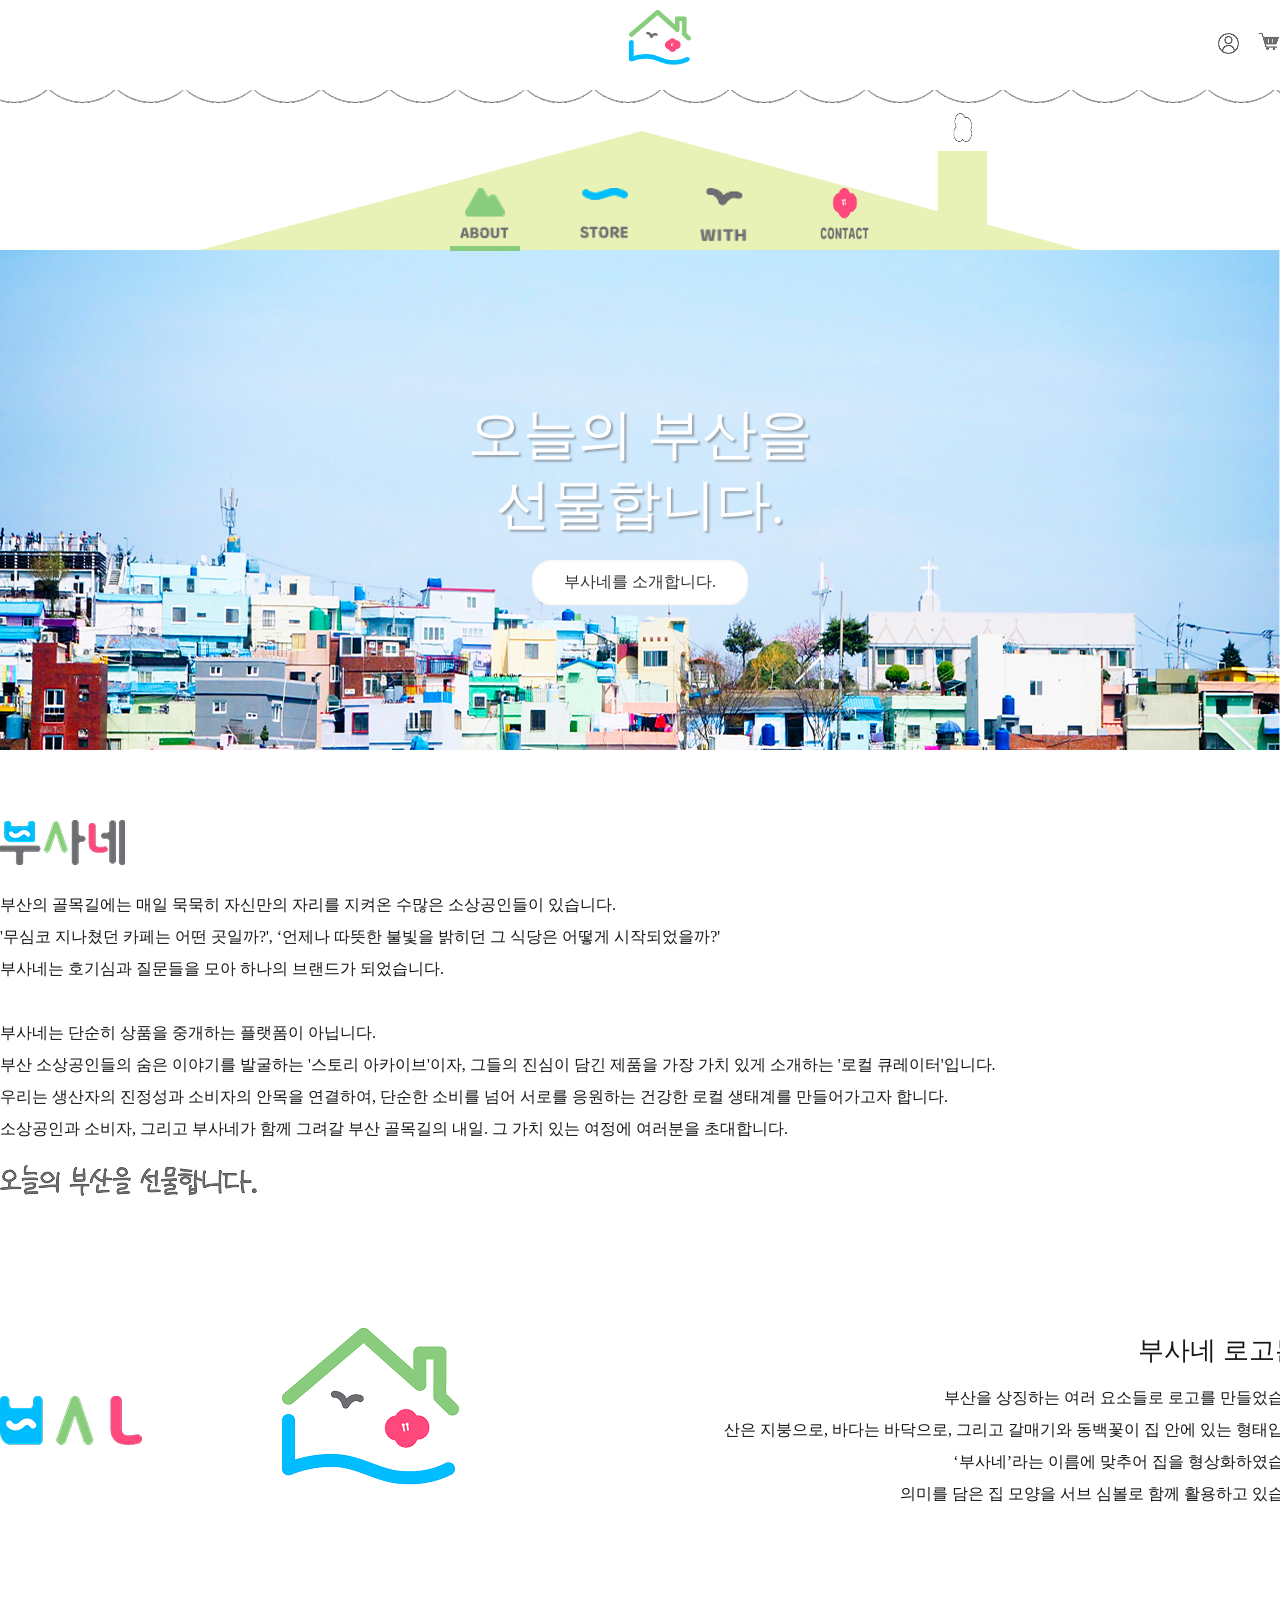
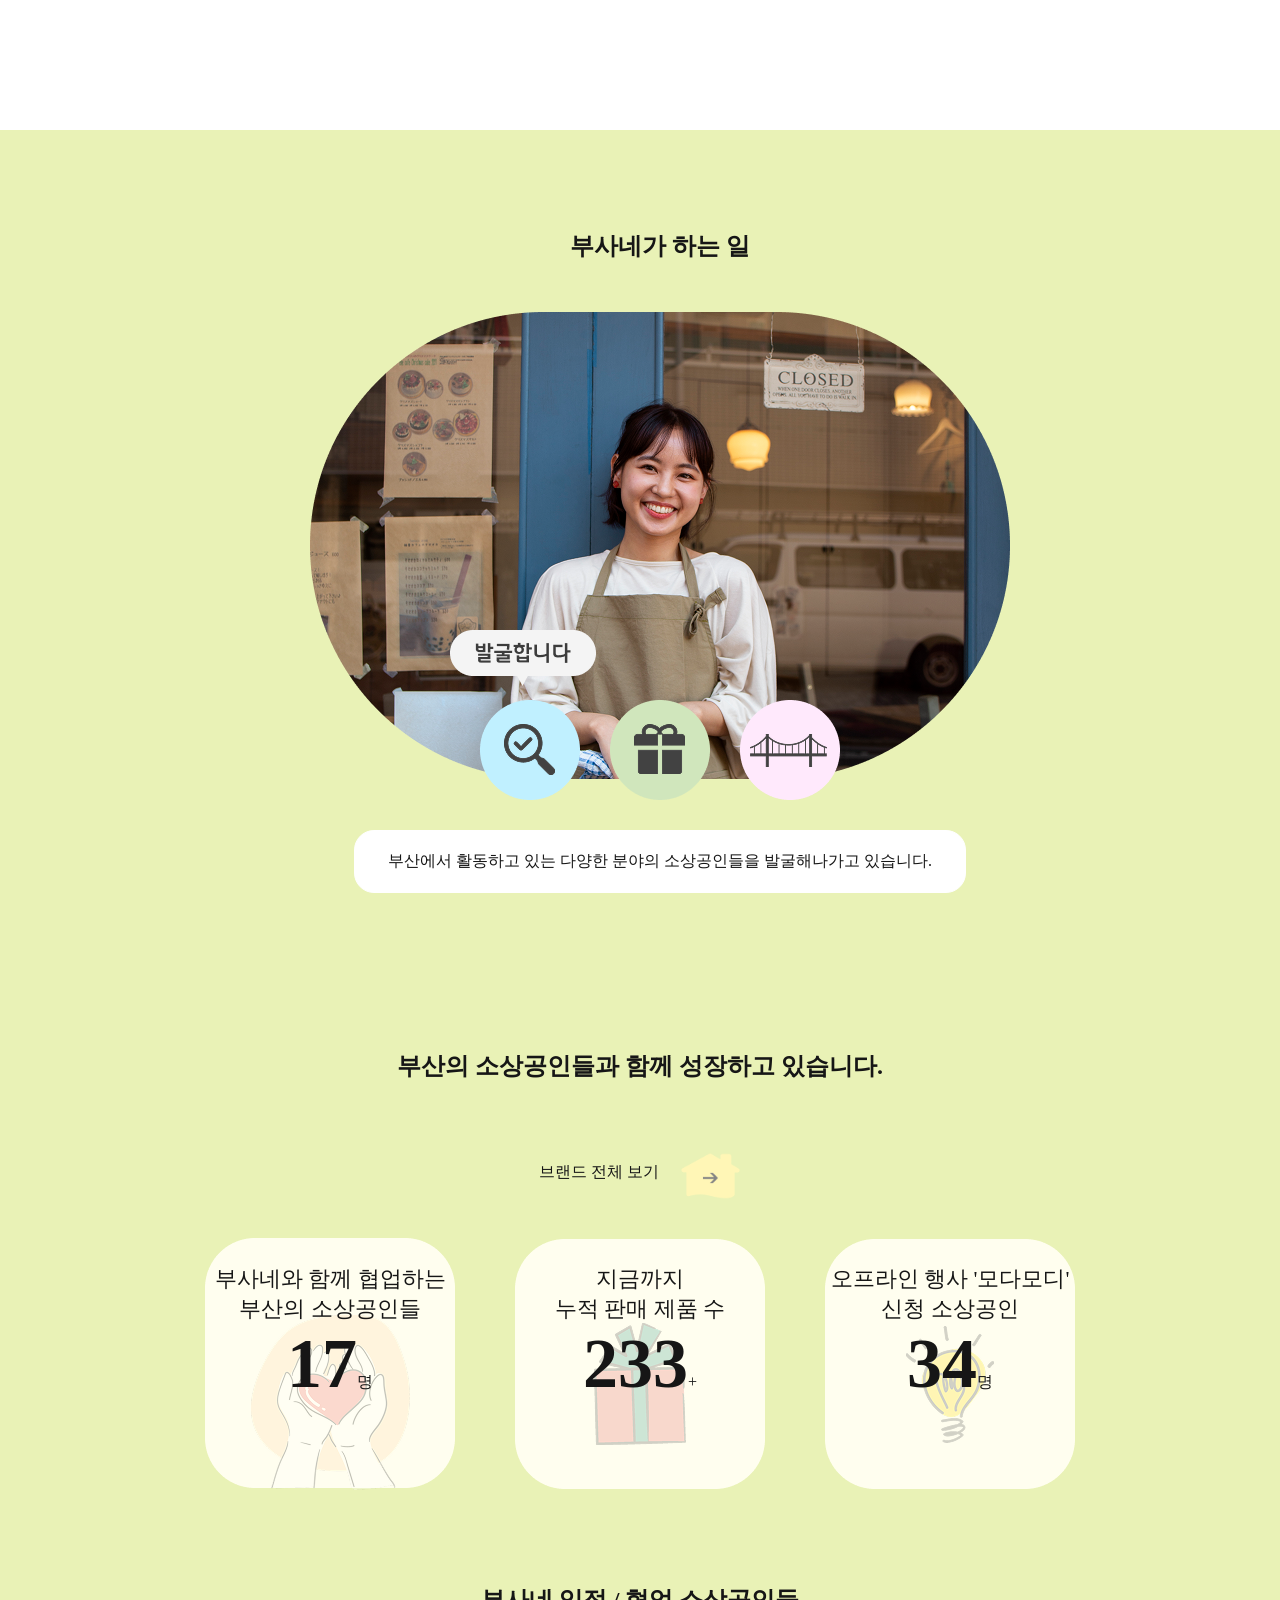
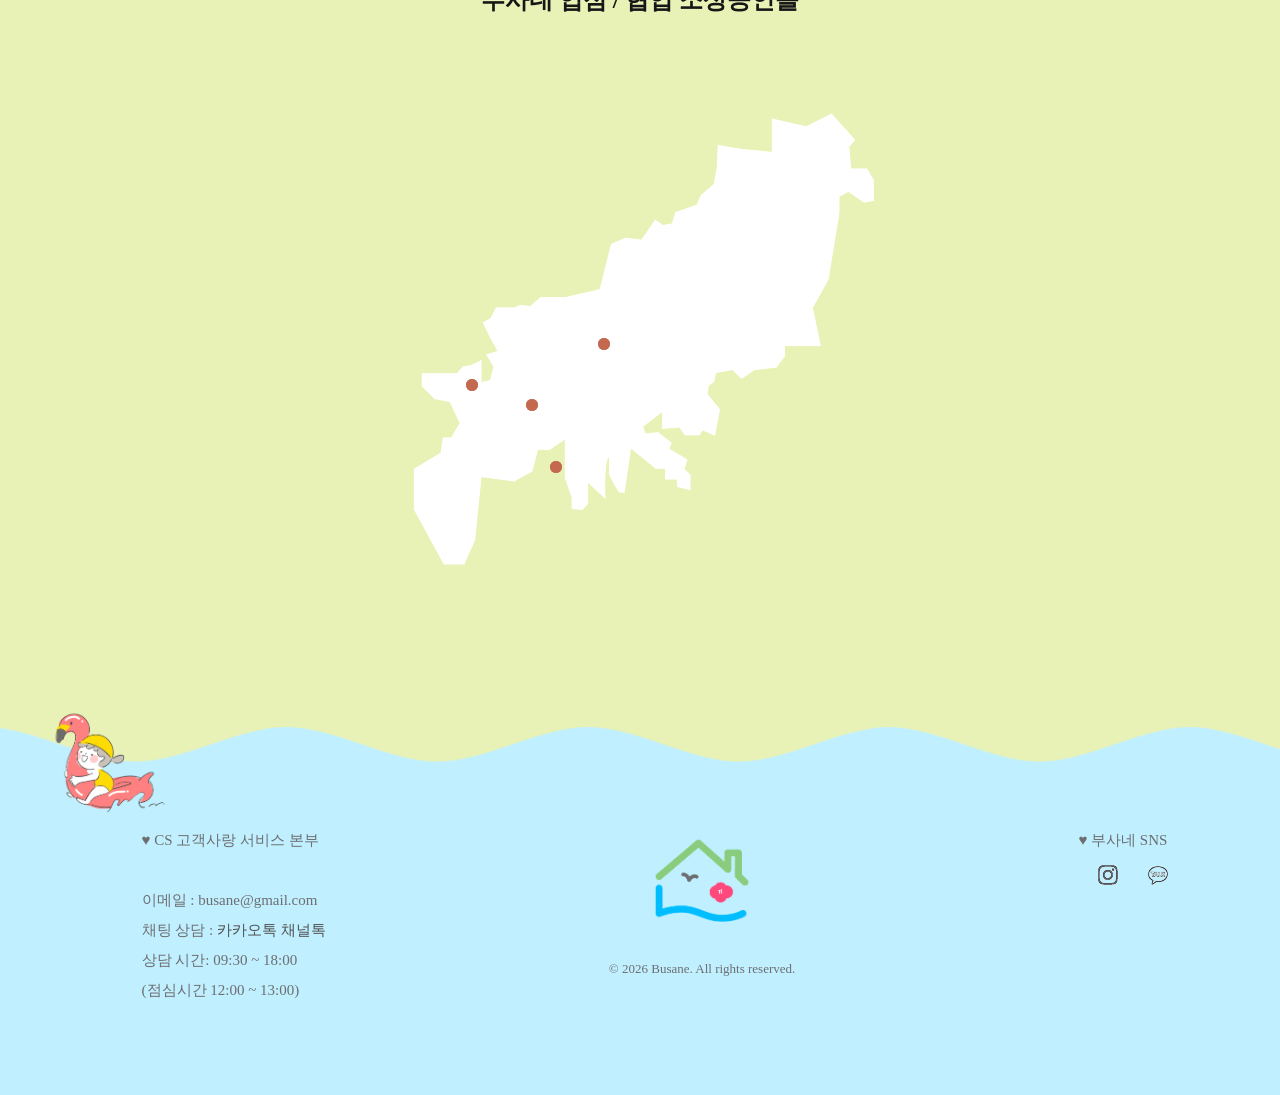
==== sub/about.html @ 6506d818 "Add files via upload" ====
<!DOCTYPE html>
<html lang="ko">

<head>
    <meta charset="UTF-8">
    <meta name="viewport" content="width=1400">
    <title>부사네</title>
    <link rel="stylesheet" href="./css/style.css">
    <link rel="stylesheet" href="https://cdnjs.cloudflare.com/ajax/libs/animate.css/4.1.1/animate.min.css" />
    <!-- AOS CSS 추가 -->
    <link rel="stylesheet" href="https://unpkg.com/aos@2.3.1/dist/aos.css">
    <!-- favicon 설정 -->
    <link rel="icon" type="image/png" sizes="32x32" href="../img/header+gnb/logo.png">
    <!-- 슬라이더 -->
    <link rel="stylesheet" href="https://cdn.jsdelivr.net/npm/swiper@12/swiper-bundle.min.css">

    <!-- store 자체 css 연결하기 -->
    <link rel="stylesheet" href="../css/about.css">
</head>

<body>
    <!-- header -->
    <div id="header_wrap">
        <div class="header">
            <a href="../index.html"><img class="logo" src="../img/header+gnb/logo.png" alt="logo"></a>
            <ul class="icon">
                <li><a href="#"><img src="../img/header+gnb/mypage.png" alt="img"></a></li>
                <li><a href="#"><img src="../img/header+gnb/bag.png" alt="img"></a></li>
                <li><a href="#"><img src="../img/header+gnb/search.png" alt="img"></a></li>
            </ul>
        </div>
    </div>
    <!-- header_bottom 배경/gnb -->
    <div class="header_bottom">
        <div class="gnb_wrap">
            <ul class="gnb">
                <li class="about  active"><a href="./about.html"><img src="../img/header+gnb/about.png" alt="about"></a>
                    <div class="bar"></div>
                </li>
                <li class="store"><a href="./store.html"><img src="../img/header+gnb/store.png" alt="store"></a>
                    <div class="bar"></div>
                </li>

                <li class="with"><a href="./with.html"><img src="../img/header+gnb/with.png" alt="with"></a>
                    <div class="bar"></div>
                </li>

                <li class="contact"><a href="#"><img src="../img/header+gnb/contact.png" alt="contact"></a>
                    <div class="bar"></div>
                </li>
            </ul>
        </div>
    </div>


    <!-- main -->
    <div class="main">
        <p class="main_t" data-aos="fade-down" data-aos-easing="linear" data-aos-duration="700">오늘의 부산을
            <br> 선물합니다.
        </p>
        <p class="main_s" data-aos="fade-down" data-aos-easing="linear" data-aos-duration="700">부사네를 소개합니다.</p>
    </div>

    <!-- text -->
    <div id="text">
        <div class="t_text" data-aos="fade-up" data-aos-anchor-placement="bottom-bottom">
            <img class="b_1" src="../img/about/busane.png" alt="img">
            <p>
                부산의 골목길에는 매일 묵묵히 자신만의 자리를 지켜온 수많은 소상공인들이 있습니다. <br>
                '무심코 지나쳤던 카페는 어떤 곳일까?', ‘언제나 따뜻한 불빛을 밝히던 그 식당은 어떻게 시작되었을까?' <br>
                부사네는 호기심과 질문들을 모아 하나의 브랜드가 되었습니다. <br>
                <br>
                부사네는 단순히 상품을 중개하는 플랫폼이 아닙니다. <br>
                부산 소상공인들의 숨은 이야기를 발굴하는 '스토리 아카이브'이자, 그들의 진심이 담긴 제품을 가장 가치 있게 소개하는 '로컬 큐레이터'입니다. <br>
                우리는 생산자의 진정성과 소비자의 안목을 연결하여, 단순한 소비를 넘어 서로를 응원하는 건강한 로컬 생태계를 만들어가고자 합니다. <br>
                소상공인과 소비자, 그리고 부사네가 함께 그려갈 부산 골목길의 내일. 그 가치 있는 여정에 여러분을 초대합니다.
            </p>
            <img class="s" src="../img/about/s.png" alt="s">
        </div>
        <div class="t_logo" data-aos="fade-up" data-aos-anchor-placement="bottom-bottom">
            <div class="flex">
                <img class="f_1" src="../img/about/flex_1.png" alt="flex">
                <div class="logo_text">
                    <p class="logo_tle">부사네 로고는...</p>
                    <p>
                        부산을 상징하는 여러 요소들로 로고를 만들었습니다. <br>
                        산은 지붕으로, 바다는 바닥으로, 그리고 갈매기와 동백꽃이 집 안에 있는 형태입니다. <br>
                        ‘부사네’라는 이름에 맞추어 집을 형상화하였습니다. <br>
                        의미를 담은 집 모양을 서브 심볼로 함께 활용하고 있습니다.
                    </p>
                </div>

            </div>
        </div>
    </div>

    <!-- 내용 작성 : 3개 / 성장/ 지도 -->
    <div id="bg">
        <div class="what" data-aos="fade-up" data-aos-duration="3000">
            <h2>부사네가 하는 일</h2>
            <div class="w_photo bg_tab1">
                <div class="w_photo_inner"></div>
                <!-- 아이콘 3개 -->
                <div class="icon_wrap">
                    <button class="tab_btn active" data-tab="tab1">
                        <img src="../img/about/icon_1.png" alt="발굴">
                    </button>
                    <button class="tab_btn" data-tab="tab2">
                        <img src="../img/about/icon_2.png" alt="협업">
                    </button>
                    <button class="tab_btn" data-tab="tab3">
                        <img src="../img/about/icon_3.png" alt="소개">
                    </button>
                </div>
                <!-- 콘텐츠 영역 -->
                <div class="content_wrap">

                    <!-- 탭 1 - 기본 화면 -->
                    <div class="tab_content active" id="tab1">
                        <img class="bg_circle" src="../img/about/bg_1.png" alt="">
                        <div class="bubble_wrap">
                            <img class="bubble1" src="../img/about/bubble_1.png" alt="발굴합니다">
                            <!-- 말풍선 여러 개 추가 가능 -->
                        </div>
                        <p class="desc">부산에서 활동하고 있는 다양한 분야의 소상공인들을 발굴해나가고 있습니다.</p>
                    </div>

                    <!-- 탭 2 -->
                    <div class="tab_content" id="tab2">
                        <img class="bg_circle" src="../img/about/bg_2.png" alt="">
                        <div class="bubble_wrap">
                            <img class="bubble2" src="../img/about/bubble_2.png" alt="협업합니다">
                        </div>
                        <p class="desc">소상공인의 이야기와 제품을 온라인·오프라인으로 소비자에게 전합니다.</p>
                    </div>

                    <!-- 탭 3 -->
                    <div class="tab_content" id="tab3">
                        <img class="bg_circle" src="../img/about/bg_3.png" alt="">
                        <div class="bubble_wrap">
                            <img class="bubble3" src="../img/about/bubble_3.png" alt="소개합니다">
                        </div>
                        <p class="desc">소비자와 소상공인이 진심으로 만날 수 있도록 다리를 놓습니다.</p>
                    </div>

                </div>
            </div>
        </div>
        <div class="up" data-aos="fade-up" data-aos-duration="3000">
            <h2>부산의 소상공인들과 함께 성장하고 있습니다.</h2>
            <div class="up_1">
                <p>브랜드 전체 보기</p>
                <a href="./with.html"><img class="house" src="../img/header+gnb/house-hover.png" alt="house"></a>
            </div>
            <ul class="count">
                <li><a href="#">
                        <p class="count_t">부사네와 함께 협업하는 <br>부산의 소상공인들</p>
                        <p class="count_num_big">
                            <span class="count_num" data-target="55">0</span>명
                        </p>
                    </a></li>
                <li><a href="#">
                        <p class="count_t">
                            지금까지 <br>누적 판매 제품 수</p>
                        <p class="count_num_big">
                            <span class="count_num" data-target="730">0</span>+
                        </p>
                    </a></li>
                <li><a href="#">
                        <p class="count_t">오프라인 행사 '모다모디' <br>신청 소상공인</p>
                        <p class="count_num_big">
                            <span class="count_num" data-target="108">0</span>명
                        </p>
                    </a></li>
            </ul>
        </div>
        <!-- 지도 -->
        <div class="map" data-aos="fade-up" data-aos-duration="3000">
            <h2>부사네 입점 / 협업 소상공인들</h2>

            <!-- 지도 이미지 감싸는 래퍼 추가 -->
            <div class="map_inner">
                <img src="../img/about/map.png" alt="map">
                <!-- 사하구 (왼쪽 카드) -->
                <div class="pulse-dot left-card" style="left:22%;top:58%;">
                    <div class="pulse-ring"></div>
                    <div class="pulse-ring pulse-ring-2"></div>
                    <div class="pulse-ring pulse-ring-3"></div>
                    <div class="dot-core"></div>
                    <div class="tooltip">사하구</div>

                    <!-- 사이드 카드 추가 -->
                    <div class="side_card">
                        <img src="../img/about/brand_saha.png" alt="사하구 브랜드">
                        <div class="side_card_text">
                            <p class="side_card_name">브랜드 이름</p>
                            <p class="side_card_desc">브랜드에 대한 간단한 설명을 여기에 적어주세요.</p>
                        </div>
                    </div>
                </div>

                <!-- 남포동 -->
                <!-- 남포동 (왼쪽) -->
                <div class="pulse-dot left-card" style="left:32%;top:62%;">
                    <div class="pulse-ring"></div>
                    <div class="pulse-ring pulse-ring-2"></div>
                    <div class="pulse-ring pulse-ring-3"></div>
                    <div class="dot-core"></div>
                    <div class="tooltip">남포동</div>
                    <div class="side_card">
                        <img src="../img/about/동백서실.jpg" alt="남포동">
                        <div class="side_card_text">
                            <p class="side_card_name">동백서실</p>
                            <p class="side_card_desc">남포동 골목길에 위치한 고즈넉한 찻집, 동백서실입니다.</p>
                        </div>
                    </div>
                </div>

                <!-- 영도 (왼쪽) -->
                <div class="pulse-dot left-card" style="left:36%;top:74%;">
                    <div class="pulse-ring"></div>
                    <div class="pulse-ring pulse-ring-2"></div>
                    <div class="pulse-ring pulse-ring-3"></div>
                    <div class="dot-core"></div>
                    <div class="tooltip">영도</div>
                    <div class="side_card">
                        <img src="../img/about/계단.png" alt="영도">
                        <div class="side_card_text">
                            <p class="side_card_name">계단 위 식탁</p>
                            <p class="side_card_desc">할머니의 손맛이 가득한 집밥 정식을 느껴보세요.</p>
                        </div>
                    </div>
                </div>

                <!-- 서면 (왼쪽) -->
                <div class="pulse-dot left-card" style="left:44%;top:50%;">
                    <div class="pulse-ring"></div>
                    <div class="pulse-ring pulse-ring-2"></div>
                    <div class="pulse-ring pulse-ring-3"></div>
                    <div class="dot-core"></div>
                    <div class="tooltip">서면</div>
                    <div class="side_card">
                        <img src="../img/about/와히.jpg" alt="서면">
                        <div class="side_card_text">
                            <p class="side_card_name">와히(Wahi)</p>
                            <p class="side_card_desc">따뜻한 시그니처 메뉴들로 유행을 선도하고 있는 카페입니다.</p>
                        </div>
                    </div>
                </div>

                <!-- 전포동 (오른쪽) -->
                <div class="pulse-dot right-card" style="left:50%;top:45%;">
                    <div class="pulse-ring"></div>
                    <div class="pulse-ring pulse-ring-2"></div>
                    <div class="pulse-ring pulse-ring-3"></div>
                    <div class="dot-core"></div>
                    <div class="tooltip">전포동</div>
                    <div class="side_card">
                        <img src="../img/about/brand_jeonpo.png" alt="전포동">
                        <div class="side_card_text">
                            <p class="side_card_name">전포동 브랜드</p>
                            <p class="side_card_desc">브랜드 설명을 입력해주세요.</p>
                        </div>
                    </div>
                </div>

                <!-- 광안리 (오른쪽) -->
                <div class="pulse-dot right-card" style="left:60%;top:55%;">
                    <div class="pulse-ring"></div>
                    <div class="pulse-ring pulse-ring-2"></div>
                    <div class="pulse-ring pulse-ring-3"></div>
                    <div class="dot-core"></div>
                    <div class="tooltip">광안리</div>
                    <div class="side_card">
                        <img src="../img/about/시오브리즈.jpg" alt="광안리">
                        <div class="side_card_text">
                            <p class="side_card_name">시오브리즈</p>
                            <p class="side_card_desc">지나가기만 해도 빵 냄새가 솔솔 나는 따끈따끈한 빵집 시오브리즈입니다.</p>
                        </div>
                    </div>
                </div>

                <!-- 해운대 (오른쪽) -->
                <div class="pulse-dot right-card" style="left:70%;top:42%;">
                    <div class="pulse-ring"></div>
                    <div class="pulse-ring pulse-ring-2"></div>
                    <div class="pulse-ring pulse-ring-3"></div>
                    <div class="dot-core"></div>
                    <div class="tooltip">해운대</div>
                    <div class="side_card">
                        <img src="../img/about/brand_haeundae.png" alt="해운대">
                        <div class="side_card_text">
                            <p class="side_card_name">해운대 브랜드</p>
                            <p class="side_card_desc">브랜드 설명을 입력해주세요.</p>
                        </div>
                    </div>
                </div>

                <!-- 기장 (오른쪽) -->
                <div class="pulse-dot right-card" style="left:80%;top:25%;">
                    <div class="pulse-ring"></div>
                    <div class="pulse-ring pulse-ring-2"></div>
                    <div class="pulse-ring pulse-ring-3"></div>
                    <div class="dot-core"></div>
                    <div class="tooltip">기장</div>
                    <div class="side_card">
                        <img src="../img/about/brand_gijang.png" alt="기장">
                        <div class="side_card_text">
                            <p class="side_card_name">기장 브랜드</p>
                            <p class="side_card_desc">브랜드 설명을 입력해주세요.</p>
                        </div>
                    </div>
                </div>

            </div>
        </div>






        <!-- footer -->
    <div id="footer">
        <div class="child_wrap">
            <div class="floating-child">
                <img src="../img/header+gnb/child.png" alt="child">
            </div>
            <div class="footer_text">
                <ul class="footer_w">
                    <li>
                        <p>
                            ♥ CS 고객사랑 서비스 본부 <br><br>
                            이메일 : busane@gmail.com <br>
                            채팅 상담 : <a class="kakaotalk" href="http://pf.kakao.com/_xlfCsX/chat" target="_blank">카카오톡
                                채널톡</a> <br>
                            상담 시간: 09:30 ~ 18:00 <br>(점심시간 12:00 ~ 13:00)
                        </p>
                    </li>
                    <li class="f_logo">
                        <img src="../img/header+gnb/logo.png" alt="footer_logo">
                        <p>© 2026 Busane. All rights reserved.</p>
                    </li>
                    <li class="sns">
                        <p class="sns_t">♥ 부사네 SNS</p>
                        <ul class="snsi">
                            <li> <a href="#"><img src="../img/header+gnb/sns_insta.png" alt="sns"></a></li>
                            <li><a href="http://pf.kakao.com/_xlfCsX/chat" target="_blank"><img
                                        src="../img/header+gnb/sns_ka.png" alt="sns"></a></li>
                        </ul>
                    </li>
                </ul>

            </div>
        </div>
    </div>










            <!-- 설정하기 -->
            <script src="https://unpkg.com/aos@2.3.1/dist/aos.js"></script>
            <script>
                AOS.init();
            </script>
            <!-- aos 불러오기 -->
            <!-- 슬라이더 -->
            <script src="https://cdn.jsdelivr.net/npm/swiper@12/swiper-bundle.min.js"></script>
            <script>
                const swiper = new Swiper('.mySwiper', {
                    loop: true,              // 무한 반복
                    pagination: {
                        el: '.swiper-pagination',
                        clickable: true,     // 점 클릭 가능
                    },
                    navigation: {
                        nextEl: '.swiper-button-next',  // 다음 버튼
                        prevEl: '.swiper-button-prev',  // 이전 버튼
                    },
                    autoplay: {
                        delay: 4000,         // 3초마다 자동 넘김
                        disableOnInteraction: false,
                    },
                });
            </script>
            <script src="../js/about.js"></script>
</body>

</html>
---- css/about.css ----
* {
    padding: 0;
    margin: 0;
}

a {
    color: inherit;
    text-decoration: none;
}

ul {
    list-style: none;
}

body{
    color: #161616;
    font-family: 'NanumBarunGothic';
}
html, body {
    margin: 0;
    padding: 0;
}
#wrap_wrap {
    min-width: 1400px;
    overflow: hidden;
    margin-bottom: 0;
    padding-bottom: 0;
    display: flex;
    flex-direction: column;  /* 세로 방향으로 쌓기 */
}

/* 폰트모음 */

@font-face {
    font-family: 'Pretendard';
    src: url('https://cdn.jsdelivr.net/gh/projectnoonnu/pretendard@1.0/Pretendard-Thin.woff2') format('woff2');
    font-weight: 100;
    font-display: swap;
}

@font-face {
    font-family: 'Pretendard';
    src: url('https://cdn.jsdelivr.net/gh/projectnoonnu/pretendard@1.0/Pretendard-ExtraLight.woff2') format('woff2');
    font-weight: 200;
    font-display: swap;
}

@font-face {
    font-family: 'Pretendard';
    src: url('https://cdn.jsdelivr.net/gh/projectnoonnu/pretendard@1.0/Pretendard-Light.woff2') format('woff2');
    font-weight: 300;
    font-display: swap;
}

@font-face {
    font-family: 'Pretendard';
    src: url('https://cdn.jsdelivr.net/gh/projectnoonnu/pretendard@1.0/Pretendard-Regular.woff2') format('woff2');
    font-weight: 400;
    font-display: swap;
}

@font-face {
    font-family: 'Pretendard';
    src: url('https://cdn.jsdelivr.net/gh/projectnoonnu/pretendard@1.0/Pretendard-Medium.woff2') format('woff2');
    font-weight: 500;
    font-display: swap;
}

@font-face {
    font-family: 'Pretendard';
    src: url('https://cdn.jsdelivr.net/gh/projectnoonnu/pretendard@1.0/Pretendard-SemiBold.woff2') format('woff2');
    font-weight: 600;
    font-display: swap;
}

@font-face {
    font-family: 'Pretendard';
    src: url('https://cdn.jsdelivr.net/gh/projectnoonnu/pretendard@1.0/Pretendard-Bold.woff2') format('woff2');
    font-weight: 700;
    font-display: swap;
}

@font-face {
    font-family: 'Pretendard';
    src: url('https://cdn.jsdelivr.net/gh/projectnoonnu/pretendard@1.0/Pretendard-ExtraBold.woff2') format('woff2');
    font-weight: 800;
    font-display: swap;
}

@font-face {
    font-family: 'Pretendard';
    src: url('https://cdn.jsdelivr.net/gh/projectnoonnu/pretendard@1.0/Pretendard-Black.woff2') format('woff2');
    font-weight: 900;
    font-display: swap;
}

@font-face {
    font-family: 'RomanticGumi';
    src: url('https://cdn.jsdelivr.net/gh/projectnoonnu/2410-1@1.0/GumiRomanceTTF.woff2') format('woff2');
    font-weight: normal;
    font-display: swap;
}

@font-face {
    font-family: 'GoyangDeokyang';
    src: url('https://cdn.jsdelivr.net/gh/projectnoonnu/noonfonts_one@1.0/GoyangDeogyang.woff') format('woff');
    font-weight: normal;
    font-display: swap;
}

@font-face {
    font-family: 'NanumBarunGothic';
    src: url('//cdn.jsdelivr.net/font-nanumlight/1.0/NanumBarunGothicWeb.eot');
    font-weight: 400;
    font-display: swap;
}
@font-face {
    font-family: 'NanumBarunGothic';
    src: url('//cdn.jsdelivr.net/font-nanumlight/1.0/NanumBarunGothicWebBold.eot');
    font-weight: 700;
    font-display: swap;
}
@font-face {
    font-family: 'NanumBarunGothic';
    src: url('//cdn.jsdelivr.net/font-nanumlight/1.0/NanumBarunGothicWebLight.eot');
    font-weight: 300;
    font-display: swap;
}

/* 마우스 설정하기 */
/* 전체 요소를 선택하여 강제로 커서 고정 */
* {
  cursor: url('../img/sub/mouse.png') 10 10, auto !important;
}

/* header---------------------------- */


#header_wrap {
    height: 90px;
    position: fixed;
    width: 100%;
    background-color: #fff;
    z-index: 99;
}

.header {
    height: 90px;
    width: 1320px;
    margin: 0 auto;
    text-align: center;
}

/* ---------logo -------------------*/
.logo {
    width: 80px;
    height: 79px;
    transition: transform 0.3s ease;
    transform-origin: bottom center;
}

/* 호버 시 애니메이션 실행 */

/* 마우스를 올렸을 때(hover)의 상태 */
.logo:hover {
    animation: tilting 1s ease-in-out infinite;
}

/* 좌우로 까딱거리는 동작 정의 */
@keyframes tilting {
    0% {
        transform: rotate(0deg);
    }

    25% {
        transform: rotate(-5deg);
    }

    /* 왼쪽으로 5도 */
    75% {
        transform: rotate(5deg);
    }

    /* 오른쪽으로 5도 */
    100% {
        transform: rotate(0deg);
    }

    /* 다시 제자리 */
}

.icon {
    display: flex;
    justify-content: end;
    margin-top: -50px;
}

.icon li a {
    padding-left: 20px;
}

/* icon 부분 호버할 때 원이 생기도록 css */
.icon li {
    position: relative;
    /* 기준점 설정 */
}

.icon li::before {
    content: '';
    width: 35px;
    height: 35px;
    background-color: #8acc7d;
    opacity: 0;
    /* 평소엔 투명 */
    border-radius: 50%;
    /* 원 모양 */
    position: absolute;
    top: 50%;
    left: 50%;
    transform: translate(-20%, -60%);
    /* 아이콘 정중앙 */
    transition: opacity 0.3s ease;
    z-index: -1;
    /* 아이콘 이미지 뒤에 */
}

.icon li:hover::before {
    opacity: 0.4;
    /* 반투명하게 나타남 */
}


/* header_bottom - 배경 + gnb ---------*/
.header_bottom {
    background: url(../img/header+gnb/header_b.png) center no-repeat;
    background-size: 100% 100%;
    height: 250px;
}

/* gnb */
.gnb_wrap {
    width: 1320px;
    margin: 0 auto;
}

.gnb {
    display: flex;
    justify-content: center;
    padding-top: 180px;
    font-size: 15px;
    text-align: center;
}

.gnb li a {
    display: block;
    font-family: 'RomanticGumi';
    width: 40px;
    height: 53px;
    padding: 8px 40px 0 40px;
    font-weight: 100;
}

.gnb li img {
    width: 50px;
    height: 54px;
}

/* gnb 호버할 때 효과 */
.gnb li {
    display: flex;
    flex-direction: column;
    /* 세로 정렬 */
    align-items: center;
    /* 가로 중앙 정렬 */
    transition: transform 0.3s ease;
}

.gnb li:hover {
    transform: translateY(-6px);
    /* 위로 6px 이동 */
}

/* 공통 막대 설정 */
.bar {
    display: none;
    width: 70px;
    height: 5px;
    margin-top: 5px; 
    margin-left: 10px;
    background-color: transparent; /* 색상은 각 클래스에서 지정 */
}
.gnb li:hover .bar{
    height: 10px;
    display: block;      /* 호버했을 때도 보이도록 설정 */
    transition: transform 0.3s ease linear;
}

/* active 클래스가 있을 때만 막대 표시 */
.gnb li.active .bar {
    display: block;
}

/* 색상별 분기 처리 */
.about .bar { background-color: #8acc7d; }
.store .bar { background-color: #00bdff; }
.with .bar  { background-color: #6d6e71; }
.contact .bar { background-color: #ff487c; }



/* main  ============================*/
.main{
    background: url(../img/about/main_bg.png) center no-repeat;
    background-size: 100% 100%;
    height: 500px;
    text-align: center;
}
.main_t{
    color: #fff;
    font-family: 'RomanticGumi';
    font-size: 55px;
    padding-top: 150px;
    text-shadow: #4444446c 2px 2px 2px;
    line-height: 70px;
}
.main_s{
    /* width: 454px; */
    font-family: 'GoyangDeokyang';
    border: 2px snow solid;
    color: #313131;
    padding: 10px 30px;
    border-radius: 20px;
    background-color: #fff;
    margin-top: 20px;
    text-align: center;
    display: inline-block;
}

/* text============================ */
#text{
    height: 980px;
    width: 1320px;
    margin: 0 auto;
}
.t_text{
    padding-top: 50px;
}
.b_1{
    margin: 20px 0;
}
.t_text p{
    font-size: 16px;
    line-height: 32px;
}
.s{
    margin: 20px 0;
}
.flex{
    display: flex;
    justify-content: space-between;
    margin-top: 80px;
}
.logo_text{
    text-align: right;
    font-size: 16px;
    line-height: 32px;
    margin-top: 20px;
}
.logo_tle{
    font-family: 'GoyangDeokyang';
    font-size: 26px;
    margin: 15px 0;
}
.flex_2{
    margin-top: 50px;
    display: flex;
    justify-content: center;
}

/* 내용작성 시작================= */
/* 전체 bg 컬러 적용하기 */
#bg{
    width: 100%;
    height: 2350px;
    background-color: #E9F2B6;
}

/* what - 하는 일 3가지 */

.what h2{
    font-family: 'GoyangDeokyang';
    text-align: center;
    margin-bottom: 50px;
}

.what{
    width: 1320px;
    margin: 0 auto;
    padding-top: 100px;
    height: 750px;
    text-align: center;
    position: relative;
    /* icon 기준 상자! */
}
/* 기존 고정 배경 삭제하고 클래스별로 분리 */
.w_photo {
    height: 467px;
    /* background 제거 */
}

/* 각 탭별 배경 이미지 */
.w_photo.bg_tab1 {
    background: url(../img/about/발굴합니다.png) no-repeat center;
}

.w_photo.bg_tab2 {
    background: url(../img/about/선물합니다..png) no-repeat center;
}

.w_photo.bg_tab3 {
    background: url(../img/about/협업합니다.png) no-repeat center;
}

/* 클릭 구현 by클로드 */
.icon_wrap{
    display: flex;
    justify-content: center;
    position: absolute;
    top: 520px;
    left: 480px;
    gap: 30px;
}
.desc{
    margin-top: 500px;
    text-align: center;
    border: 1px #fff solid;
    width: 550px;
    display: inline-block;
    border-radius: 20px;
    padding: 20px 30px;
    background-color: #fff;
    font-size: 16px;
    font-weight: 500;
}

/* 탭 콘텐츠 기본 숨김 */
.tab_content {
    display: none;
}

/* 활성화된 탭만 보임 */
.tab_content.active {
    display: block;
}

/* 말풍선 띄용띄용 애니메이션 */
@keyframes floating {
    0%   { transform: translateY(0px); }
    50%  { transform: translateY(-12px); }
    100% { transform: translateY(0px); }
}

.bubble1 {
    animation: floating 2s ease-in-out infinite;
    margin-top: -150px;
    position: absolute;
    left: 450px;
    top: 650px;
}
.bubble2 {
    animation: floating 2s ease-in-out infinite;
    margin-top: -150px;
    position: absolute;
    left: 585px;
    top: 650px;
}
.bubble3 {
    animation: floating 2s ease-in-out infinite;
    margin-top: -150px;
    position: absolute;
    left: 720px;
    top: 650px;
}

/* 말풍선이 여러 개일 때 시차 주기 */
.bubble:nth-child(2) {
    animation-delay: 0.3s;
}
.bubble:nth-child(3) {
    animation-delay: 0.6s;
}

/* 아이콘 버튼 활성화 표시 */
.tab_btn {
    background: none;
    border: none;
    cursor: pointer;
    /* opacity: 0.5; */
    transition: opacity 0.3s ease;
    margin-top: 50px;
}

.tab_btn.active {
    opacity: 1;
}

/* --------------------------------- */


/* 함께 성장 (카운트 효과) */
.up h2{
    font-family: 'GoyangDeokyang';
    text-align: center;
    margin: 70px 0;
}
.up_1{
    display: flex;
    justify-content: center;
    margin-bottom: 10px;
}
.up_1 p{
    margin-top: 10px;
    margin-right: 20px;
}
.house {
    transition: transform 0.3s cubic-bezier(0.34, 1.56, 0.64, 1);
    /* cubic-bezier가 띠용! 효과의 핵심 */
    width: 63px;
    height: 48px;
    display: inline-block;
}
.house:hover {
     content: url(../img/header+gnb/house.png);
    transform: scale(1.3);   /* 호버 시 1.3배 커짐 */
}
.count{
    display: flex;
    justify-content: center;
    height: 300px;
    text-align: center;
}
.count li{
    margin: 0 30px;
}
.count li a{
    width: 250px;
    height: 250px;
}
.count li:nth-child(1){
    background: url(../img/about/count_1.png) no-repeat center;
}
.count li:nth-child(2){
    background: url(../img/about/count_2.png) no-repeat center;
}
.count li:nth-child(3){
    background: url(../img/about/count_3.png) no-repeat center;
}
.count_t{
    width: 250px;
    font-weight: 500;
    text-align: center;
    font-size: 22px;
    padding-top: 50px;
}
.count_num{
    font-size: 70px;
    padding-top: 20px;
    font-weight: 700;
}

/* 지도 시작! */
.map h2{
    font-family: 'GoyangDeokyang';
    text-align: center;
    margin: 70px 0;
}
.map{
    text-align: center;
}

/* 지도 불빛 구현하기 */
/* 지도 래퍼 - 점 위치 기준점 */
.map {
    text-align: center;
    position: relative; /* 추가 */
    display: inline-block; /* 추가 - 이미지 크기에 맞게 */
    width: 100%; /* 추가 */
}

.map img {
    display: block;
    margin: 0 auto;
}

/* 펄스 점 공통 */
.pulse-dot {
    position: absolute;
    transform: translate(-50%, -50%);
    cursor: pointer;
    z-index: 10;
    opacity: 0;
    transition: opacity 1s ease;
}

/* ✅ 호버 시 z-index 높이기 추가 */
.pulse-dot:hover {
    z-index: 30;  /* 다른 점(10)보다 높게, 카드(20)보다도 높게 */
}

.pulse-dot .dot-core {
    width: 12px;
    height: 12px;
    background: #C4694F;
    border-radius: 50%;
    position: relative;
    z-index: 2;
    transition: transform 0.2s;
}

.pulse-dot:hover .dot-core {
    transform: scale(1.5);
}

/* 펄스 링 3개 - 시차 적용 */
.pulse-ring {
    position: absolute;
    top: 50%;
    left: 50%;
    transform: translate(-50%, -50%);
    width: 12px;
    height: 12px;
    border-radius: 50%;
    background: #C4694F;
    opacity: 0.5;
    animation: pulseRing 2s ease-out infinite;
}

.pulse-ring-2 { animation-delay: 0.6s; }
.pulse-ring-3 { animation-delay: 1.2s; }

@keyframes pulseRing {
    0% {
        transform: translate(-50%, -50%) scale(1);
        opacity: 0.5;
    }
    100% {
        transform: translate(-50%, -50%) scale(4);
        opacity: 0;
    }
}

/* 툴팁 */
.pulse-dot .tooltip {
    position: absolute;
    bottom: 18px;
    left: 50%;
    transform: translateX(-50%);
    background: #fff;
    color: #333;
    font-size: 11px;
    font-weight: 600;
    padding: 4px 8px;
    border-radius: 6px;
    white-space: nowrap;
    box-shadow: 0 2px 8px rgba(0,0,0,0.15);
    opacity: 0;
    pointer-events: none;
    transition: opacity 0.2s;
}

.pulse-dot:hover .tooltip {
    opacity: 1;
}

/* 지도 이미지 + 점 묶음 */
.map_inner {
    position: relative;
    display: inline-block; /* 이미지 크기에 딱 맞게 */
    margin: 0 auto;
}

.map_inner img {
    display: block;
}
.map_inner {
    width: 600px; /* 실제 map.png 가로 크기 */
}

/* 점 초기 상태 - 숨김 */
.pulse-dot {
    position: absolute;
    transform: translate(-50%, -50%);
    cursor: pointer;
    z-index: 10;
    opacity: 0;                          /* 추가 - 처음엔 숨김 */
    transition: opacity 1s ease;      /* 추가 - 부드럽게 등장 */
}

/* 등장 상태 */
.pulse-dot.visible {
    opacity: 1;
}

/* 옆에 카드도 같이 등장하도록 하기 by 클로드 */
.side_card {
    position: absolute;
    width: 220px;
    background: #fff0fa;
    border-radius: 16px;
    box-shadow: 0 8px 24px rgba(0,0,0,0.12);
    overflow: hidden;
    z-index: 20;

    /* 기본 숨김 상태 */
    opacity: 0;
    transform: translateY(15px);  /* 아래에서 시작 */
    transition: opacity 0.5s ease, transform 0.5s ease;
    pointer-events: none;
}

/* 왼쪽 카드 - 점 기준 왼쪽에 위치 */
.left-card .side_card {
    right: 100px;   /* 점 왼쪽 */
    top: -80px;
}

/* 오른쪽 카드 - 점 기준 오른쪽에 위치 */
.right-card .side_card {
    left: 100px;    /* 점 오른쪽 */
    top: -80px;
}

/* 호버 시 카드 등장 */
.pulse-dot:hover .side_card {
    opacity: 1;
    transform: translateY(0);   /* 위로 올라옴 */
    pointer-events: auto;
}

/* 카드 이미지 */
.side_card img {
    width: 100%;
    height: 230px;
    object-fit: cover;
    display: block;
    margin: 0;    /* 기존 map img margin 초기화 */
}

/* 카드 텍스트 영역 */
.side_card_text {
    padding: 12px 14px;
}

.side_card_name {
    font-family: 'GoyangDeokyang';
    font-size: 15px;
    font-weight: 700;
    margin-bottom: 6px;
    color: #222;
}

.side_card_desc {
    font-size: 12px;
    line-height: 18px;
    color: #666;
}




/* footer=========================== */
#footer {
    position: relative;
    height: 390px;
    margin-top: 100px;
    padding: 0;
    margin-bottom: 0;
    overflow: hidden;
}

/* 파도 움직이도록 구현하기 by클 */
/* 파도 배경 - ::before로 분리해서 움직이게 */
#footer::before {
    content: '';
    position: absolute;
    top: 0;
    left: -10%;
    /* 좌우 여유 공간 확보 */
    width: 120%;
    /* 넉넉하게 넓게 */
    height: 100%;
    background: url(../img/header+gnb/footer_bg.png) top center no-repeat;
    background-size: cover;
    z-index: 0;
    animation: waveMove 10s ease-in-out infinite;
}

/* 파도 움직임 */
@keyframes waveMove {
    0% {
        transform: translateX(0);
    }

    50% {
        transform: translateX(-4%);
    }

    /* 왼쪽으로만 */
    100% {
        transform: translateX(0);
    }
}

/* 기존 자식 요소들 배경 위로 */
.child_wrap,
.footer_text {
    position: relative;
    z-index: 2;
}

/* 아이 떠다니는 효과 - 기존 유지 */
.floating-child img {
    animation: float 3s ease-in-out infinite;
}

@keyframes float {
    0% {
        transform: translateY(0px);
    }

    50% {
        transform: translateY(-6px);
    }

    100% {
        transform: translateY(0px);
    }
}


.child_wrap {
    width: 1320px;
    margin: 0 auto;
    height: 125px;
    position: relative;
    /* 아이 기준점! */
}

/* 아이 애니메이션 주기 */
.floating-child {
    position: absolute;
    bottom: 0px;
    left: 50px;
    width: 121px;
    z-index: 2;
}

.floating-child img {
    width: 100%;
    height: auto;
    /* 2. 애니메이션 적용 */
    animation: float 3s ease-in-out infinite;
}

/* 3. 애니메이션 효과 정의 (키프레임) */
@keyframes float {
    0% {
        transform: translateY(0px);
        /* 시작 지점 */
    }

    50% {
        transform: translateY(-6px);
        /* 중간에 10px만큼 살짝 위로 이동 */
    }

    100% {
        transform: translateY(0px);
        /* 다시 제자리로 */
    }
}

.footer_text {
    width: 1320px;
    margin: 0 auto;
    padding-top: 120px;
}

.footer_w {
    display: flex;
    justify-content: space-around;
    color: #6D6E71;
    font-family: 'GoyangDeokyang';
    font-size: 15px;
    line-height: 30px;
}

.f_logo {
    text-align: center;
    font-size: 13px;
}

.kakaotalk {
    color: #505050;
}


/* footer 로고 호버하였을 때 */
.f_logo img {
    width: 120px;
    transition: transform 0.3s ease;
    /* 회전의 중심축을 아래쪽 가운데로 설정 (고개 까딱이는 느낌) */
    transform-origin: bottom center;
}

/* 마우스를 올렸을 때(hover)의 상태 */
.f_logo:hover img {
    animation: tilting 1s ease-in-out infinite;
}

/* 좌우로 까딱거리는 동작 정의 */
@keyframes tilting {
    0% {
        transform: rotate(0deg);
    }

    25% {
        transform: rotate(-5deg);
    }

    /* 왼쪽으로 5도 */
    75% {
        transform: rotate(5deg);
    }

    /* 오른쪽으로 5도 */
    100% {
        transform: rotate(0deg);
    }

    /* 다시 제자리 */
}


.sns_t {
    margin-bottom: 10px;
}

.sns img {
    margin-right: 10px;
}

/* sns 부분 호버할 때 원이 생기도록 css */

.snsi {
    display: flex;
    justify-content: end;
    margin-top: 10px;
}

.snsi li a {
    padding-left: 20px;
}

/* icon 부분 호버할 때 원이 생기도록 css */
.snsi li {
    position: relative;
    /* 기준점 설정 */
}

.snsi li::before {
    content: '';
    width: 35px;
    height: 35px;
    background-color: #ffffff;
    opacity: 0;
    /* 평소엔 투명 */
    border-radius: 50%;
    /* 원 모양 */
    position: absolute;
    top: 40%;
    left: 40%;
    transform: translate(-20%, -60%);
    /* 아이콘 정중앙 */
    transition: opacity 0.3s ease;
    z-index: -1;
    /* 아이콘 이미지 뒤에 */
}

.snsi li:hover::before {
    opacity: 0.4;
    /* 반투명하게 나타남 */
}
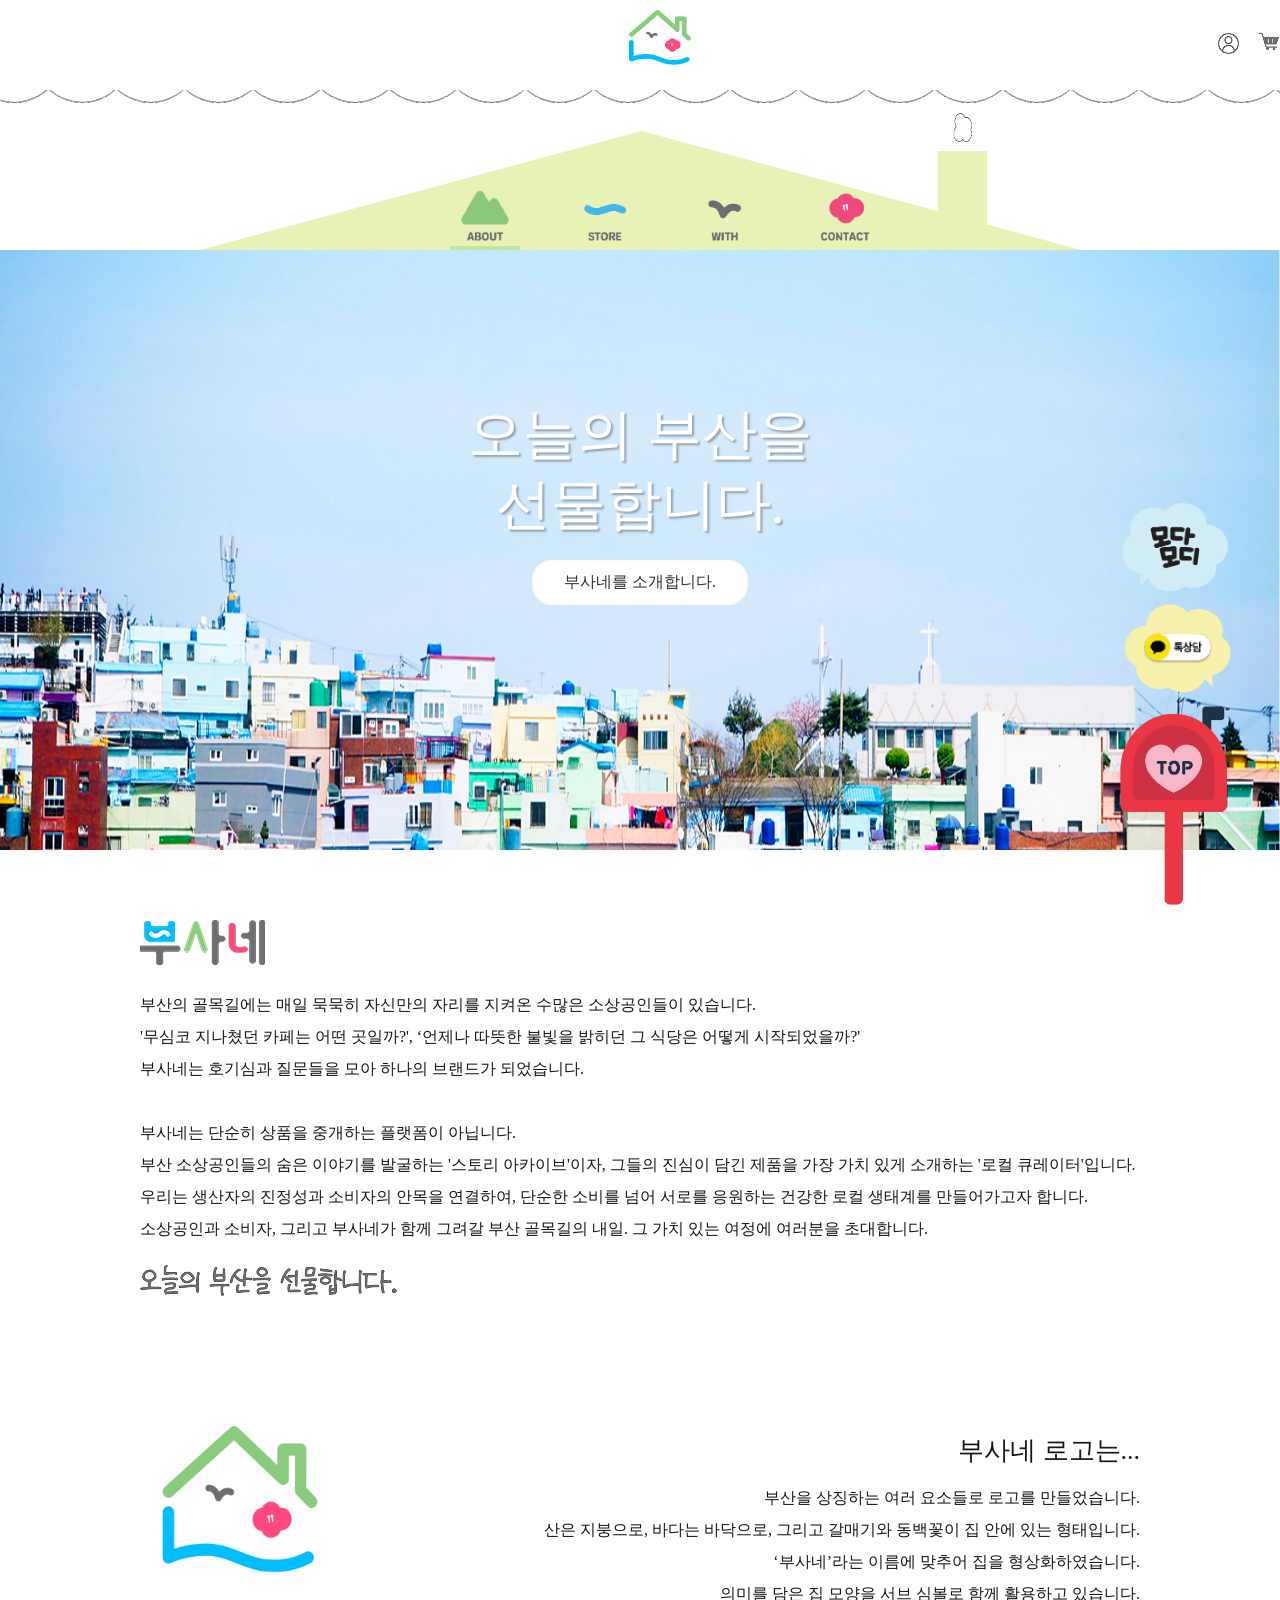
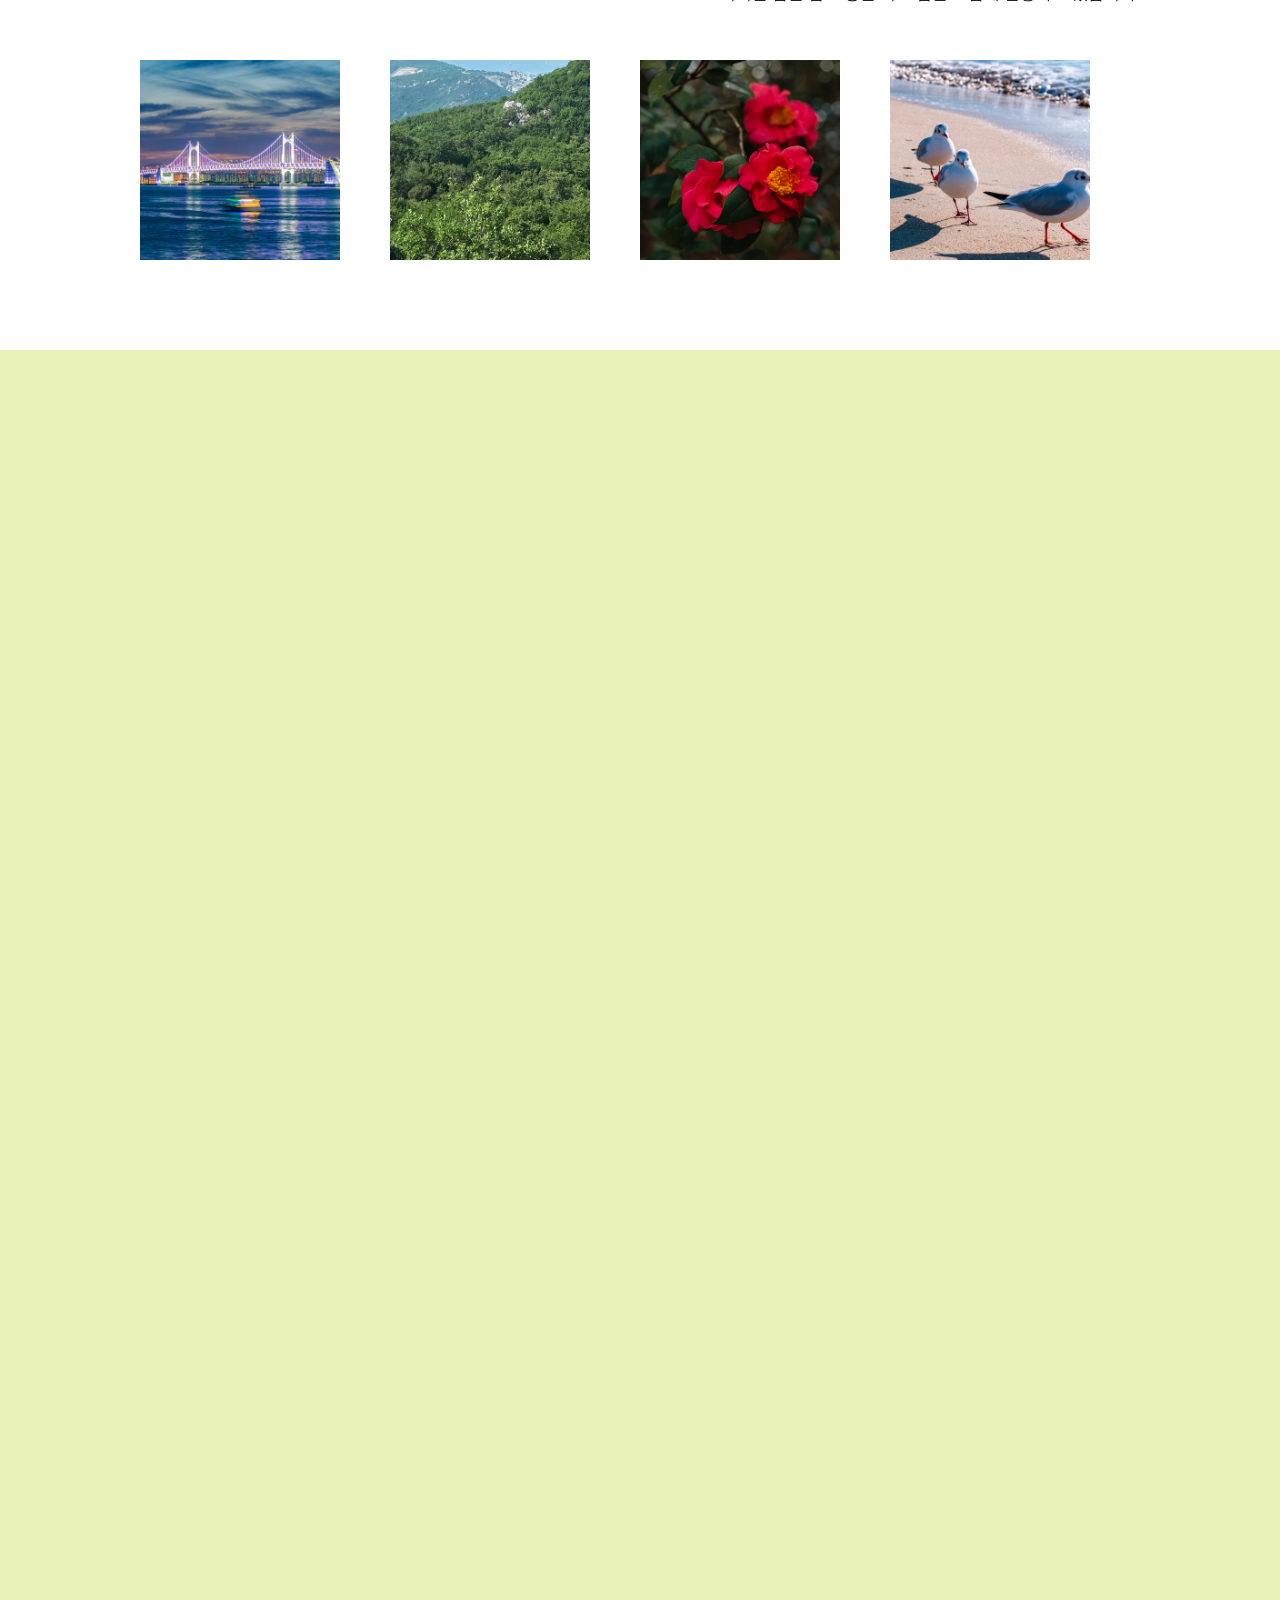
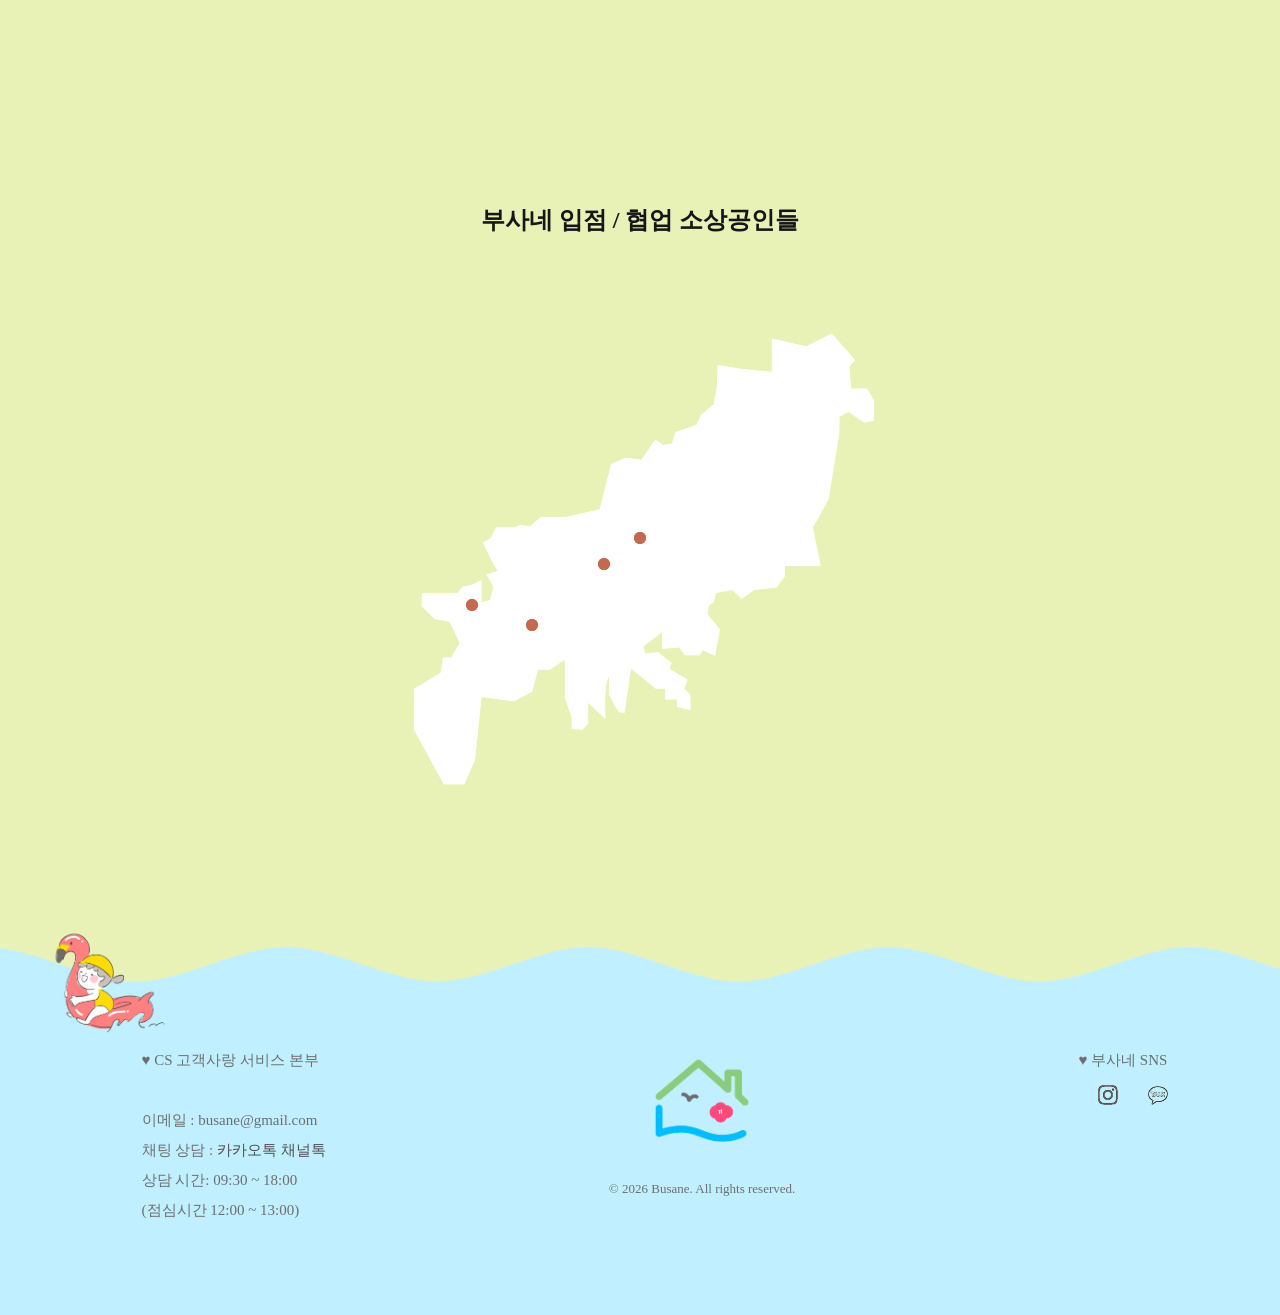
==== commit 4118ac65: "Add files via upload" ====
--- a/sub/about.html
+++ b/sub/about.html
@@ -31,7 +31,7 @@
         </div>
     </div>
     <!-- header_bottom 배경/gnb -->
-    <div class="header_bottom">
+    <div id="header_bottom">
         <div class="gnb_wrap">
             <ul class="gnb">
                 <li class="about  active"><a href="./about.html"><img src="../img/header+gnb/about.png" alt="about"></a>
@@ -45,7 +45,7 @@
                     <div class="bar"></div>
                 </li>
 
-                <li class="contact"><a href="#"><img src="../img/header+gnb/contact.png" alt="contact"></a>
+                <li class="contact"><a href="./contact.html"><img src="../img/header+gnb/contact.png" alt="contact"></a>
                     <div class="bar"></div>
                 </li>
             </ul>
@@ -59,6 +59,14 @@
             <br> 선물합니다.
         </p>
         <p class="main_s" data-aos="fade-down" data-aos-easing="linear" data-aos-duration="700">부사네를 소개합니다.</p>
+    </div>
+
+    <!-- 스티키 -->
+    <div class="ss">
+        <a href="./modamodi.html"><img class="moda" src="../img/sub/모다모디.png" alt=""></a>
+        <a href="http://pf.kakao.com/_xlfCsX/chat"><img class="kaka" src="../img/sub/톡상담.png" target="_blank"
+                alt=""></a>
+        <a href="#header_bottom"><img class="mailb" src="../img/sub/우체통.png" alt=""></a>
     </div>
 
     <!-- text -->
@@ -79,7 +87,7 @@
         </div>
         <div class="t_logo" data-aos="fade-up" data-aos-anchor-placement="bottom-bottom">
             <div class="flex">
-                <img class="f_1" src="../img/about/flex_1.png" alt="flex">
+                <img class="f_1" src="../img/header+gnb/logo.png" alt="flex">
                 <div class="logo_text">
                     <p class="logo_tle">부사네 로고는...</p>
                     <p>
@@ -89,8 +97,27 @@
                         의미를 담은 집 모양을 서브 심볼로 함께 활용하고 있습니다.
                     </p>
                 </div>
-
             </div>
+        </div>
+        <div>
+            <ul class="text_photo">
+                <li data-aos="fade-down" data-aos-delay="0" data-aos-duration="900">
+                    <a href="#"><img src="../img/about/text_1.png" alt=""></a>
+                    <img class="hover_img" src="../img/about/바다.png" alt="">
+                </li>
+                <li data-aos="fade-down" data-aos-delay="200" data-aos-duration="900">
+                    <a href="#"><img src="../img/about/text_2.png" alt=""></a>
+                    <img class="hover_img" src="../img/about/산.png" alt="">
+                </li>
+                <li data-aos="fade-down" data-aos-delay="400" data-aos-duration="900">
+                    <a href="#"><img src="../img/about/text_3.png" alt=""></a>
+                    <img class="hover_img" src="../img/about/동백.png" alt="">
+                </li>
+                <li data-aos="fade-down" data-aos-delay="600" data-aos-duration="900">
+                    <a href="#"><img src="../img/about/text_4.png" alt=""></a>
+                    <img class="hover_img" src="../img/about/갈매기.png" alt="">
+                </li>
+            </ul>
         </div>
     </div>
 
@@ -181,20 +208,20 @@
             <!-- 지도 이미지 감싸는 래퍼 추가 -->
             <div class="map_inner">
                 <img src="../img/about/map.png" alt="map">
-                <!-- 사하구 (왼쪽 카드) -->
+                <!-- 강서구 (왼쪽 카드) -->
                 <div class="pulse-dot left-card" style="left:22%;top:58%;">
                     <div class="pulse-ring"></div>
                     <div class="pulse-ring pulse-ring-2"></div>
                     <div class="pulse-ring pulse-ring-3"></div>
                     <div class="dot-core"></div>
-                    <div class="tooltip">사하구</div>
+                    <div class="tooltip">강서</div>
 
                     <!-- 사이드 카드 추가 -->
                     <div class="side_card">
-                        <img src="../img/about/brand_saha.png" alt="사하구 브랜드">
-                        <div class="side_card_text">
-                            <p class="side_card_name">브랜드 이름</p>
-                            <p class="side_card_desc">브랜드에 대한 간단한 설명을 여기에 적어주세요.</p>
+                        <img src="../img/about/물결빚음.jpeg" alt="사하구 브랜드">
+                        <div class="side_card_text">
+                            <p class="side_card_name">물결 빚음</p>
+                            <p class="side_card_desc">흘러가는 물결을 빚어내는 도자기 스튜디오 물결 빚음입니다.</p>
                         </div>
                     </div>
                 </div>
@@ -217,7 +244,7 @@
                 </div>
 
                 <!-- 영도 (왼쪽) -->
-                <div class="pulse-dot left-card" style="left:36%;top:74%;">
+                <div class="pulse-dot left-card" style="left: 54%;top:74%;">
                     <div class="pulse-ring"></div>
                     <div class="pulse-ring pulse-ring-2"></div>
                     <div class="pulse-ring pulse-ring-3"></div>
@@ -256,10 +283,10 @@
                     <div class="dot-core"></div>
                     <div class="tooltip">전포동</div>
                     <div class="side_card">
-                        <img src="../img/about/brand_jeonpo.png" alt="전포동">
-                        <div class="side_card_text">
-                            <p class="side_card_name">전포동 브랜드</p>
-                            <p class="side_card_desc">브랜드 설명을 입력해주세요.</p>
+                        <img src="../img/about/jp74.jpeg" alt="전포동">
+                        <div class="side_card_text">
+                            <p class="side_card_name">JP74</p>
+                            <p class="side_card_desc">직접 블렌딩한 원두를 바로 구매할 수 있는 카페입니다.</p>
                         </div>
                     </div>
                 </div>
@@ -288,10 +315,10 @@
                     <div class="dot-core"></div>
                     <div class="tooltip">해운대</div>
                     <div class="side_card">
-                        <img src="../img/about/brand_haeundae.png" alt="해운대">
-                        <div class="side_card_text">
-                            <p class="side_card_name">해운대 브랜드</p>
-                            <p class="side_card_desc">브랜드 설명을 입력해주세요.</p>
+                        <img src="../img/about/아뜰리에 제로.jpeg" alt="해운대">
+                        <div class="side_card_text">
+                            <p class="side_card_name">아뜰리에 제로</p>
+                            <p class="side_card_desc">차분하면서도 고급스러운 가죽공예 제품들을 판매하는 아뜰리에 제로입니다.</p>
                         </div>
                     </div>
                 </div>
@@ -304,10 +331,10 @@
                     <div class="dot-core"></div>
                     <div class="tooltip">기장</div>
                     <div class="side_card">
-                        <img src="../img/about/brand_gijang.png" alt="기장">
-                        <div class="side_card_text">
-                            <p class="side_card_name">기장 브랜드</p>
-                            <p class="side_card_desc">브랜드 설명을 입력해주세요.</p>
+                        <img src="../img/about/윤슬.jpeg" alt="기장">
+                        <div class="side_card_text">
+                            <p class="side_card_name">윤슬 인화소</p>
+                            <p class="side_card_desc">부산 곳곳에서의 추억을 따뜻한 감성으로 기록하는 사진 스튜디오 윤슬인화소입니다. </p>
                         </div>
                     </div>
                 </div>
@@ -321,75 +348,76 @@
 
 
         <!-- footer -->
-    <div id="footer">
-        <div class="child_wrap">
-            <div class="floating-child">
-                <img src="../img/header+gnb/child.png" alt="child">
+        <div id="footer">
+            <div class="child_wrap">
+                <div class="floating-child">
+                    <img src="../img/header+gnb/child.png" alt="child">
+                </div>
+                <div class="footer_text">
+                    <ul class="footer_w">
+                        <li>
+                            <p>
+                                ♥ CS 고객사랑 서비스 본부 <br><br>
+                                이메일 : busane@gmail.com <br>
+                                채팅 상담 : <a class="kakaotalk" href="http://pf.kakao.com/_xlfCsX/chat"
+                                    target="_blank">카카오톡
+                                    채널톡</a> <br>
+                                상담 시간: 09:30 ~ 18:00 <br>(점심시간 12:00 ~ 13:00)
+                            </p>
+                        </li>
+                        <li class="f_logo">
+                            <img src="../img/header+gnb/logo.png" alt="footer_logo">
+                            <p>© 2026 Busane. All rights reserved.</p>
+                        </li>
+                        <li class="sns">
+                            <p class="sns_t">♥ 부사네 SNS</p>
+                            <ul class="snsi">
+                                <li> <a href="#"><img src="../img/header+gnb/sns_insta.png" alt="sns"></a></li>
+                                <li><a href="http://pf.kakao.com/_xlfCsX/chat" target="_blank"><img
+                                            src="../img/header+gnb/sns_ka.png" alt="sns"></a></li>
+                            </ul>
+                        </li>
+                    </ul>
+
+                </div>
             </div>
-            <div class="footer_text">
-                <ul class="footer_w">
-                    <li>
-                        <p>
-                            ♥ CS 고객사랑 서비스 본부 <br><br>
-                            이메일 : busane@gmail.com <br>
-                            채팅 상담 : <a class="kakaotalk" href="http://pf.kakao.com/_xlfCsX/chat" target="_blank">카카오톡
-                                채널톡</a> <br>
-                            상담 시간: 09:30 ~ 18:00 <br>(점심시간 12:00 ~ 13:00)
-                        </p>
-                    </li>
-                    <li class="f_logo">
-                        <img src="../img/header+gnb/logo.png" alt="footer_logo">
-                        <p>© 2026 Busane. All rights reserved.</p>
-                    </li>
-                    <li class="sns">
-                        <p class="sns_t">♥ 부사네 SNS</p>
-                        <ul class="snsi">
-                            <li> <a href="#"><img src="../img/header+gnb/sns_insta.png" alt="sns"></a></li>
-                            <li><a href="http://pf.kakao.com/_xlfCsX/chat" target="_blank"><img
-                                        src="../img/header+gnb/sns_ka.png" alt="sns"></a></li>
-                        </ul>
-                    </li>
-                </ul>
-
-            </div>
-        </div>
-    </div>
-
-
-
-
-
-
-
-
-
-
-            <!-- 설정하기 -->
-            <script src="https://unpkg.com/aos@2.3.1/dist/aos.js"></script>
-            <script>
-                AOS.init();
-            </script>
-            <!-- aos 불러오기 -->
-            <!-- 슬라이더 -->
-            <script src="https://cdn.jsdelivr.net/npm/swiper@12/swiper-bundle.min.js"></script>
-            <script>
-                const swiper = new Swiper('.mySwiper', {
-                    loop: true,              // 무한 반복
-                    pagination: {
-                        el: '.swiper-pagination',
-                        clickable: true,     // 점 클릭 가능
-                    },
-                    navigation: {
-                        nextEl: '.swiper-button-next',  // 다음 버튼
-                        prevEl: '.swiper-button-prev',  // 이전 버튼
-                    },
-                    autoplay: {
-                        delay: 4000,         // 3초마다 자동 넘김
-                        disableOnInteraction: false,
-                    },
-                });
-            </script>
-            <script src="../js/about.js"></script>
+        </div>
+
+
+
+
+
+
+
+
+
+
+        <!-- 설정하기 -->
+        <script src="https://unpkg.com/aos@2.3.1/dist/aos.js"></script>
+        <script>
+            AOS.init();
+        </script>
+        <!-- aos 불러오기 -->
+        <!-- 슬라이더 -->
+        <script src="https://cdn.jsdelivr.net/npm/swiper@12/swiper-bundle.min.js"></script>
+        <script>
+            const swiper = new Swiper('.mySwiper', {
+                loop: true,              // 무한 반복
+                pagination: {
+                    el: '.swiper-pagination',
+                    clickable: true,     // 점 클릭 가능
+                },
+                navigation: {
+                    nextEl: '.swiper-button-next',  // 다음 버튼
+                    prevEl: '.swiper-button-prev',  // 이전 버튼
+                },
+                autoplay: {
+                    delay: 4000,         // 3초마다 자동 넘김
+                    disableOnInteraction: false,
+                },
+            });
+        </script>
+        <script src="../js/about.js"></script>
 </body>
 
 </html>
--- a/css/about.css
+++ b/css/about.css
@@ -231,10 +231,11 @@
 
 
 /* header_bottom - 배경 + gnb ---------*/
-.header_bottom {
+#header_bottom {
     background: url(../img/header+gnb/header_b.png) center no-repeat;
     background-size: 100% 100%;
     height: 250px;
+    overflow: hidden;
 }
 
 /* gnb */
@@ -249,6 +250,7 @@
     padding-top: 180px;
     font-size: 15px;
     text-align: center;
+    overflow: hidden;
 }
 
 .gnb li a {
@@ -285,26 +287,30 @@
     display: none;
     width: 70px;
     height: 5px;
-    margin-top: 5px; 
+    margin-top: 10px; 
     margin-left: 10px;
     background-color: transparent; /* 색상은 각 클래스에서 지정 */
 }
 .gnb li:hover .bar{
-    height: 10px;
+    height: 5px;
     display: block;      /* 호버했을 때도 보이도록 설정 */
     transition: transform 0.3s ease linear;
+}
+.gnb li.active:hover .bar {
+    padding-bottom: 6px;
 }
 
 /* active 클래스가 있을 때만 막대 표시 */
 .gnb li.active .bar {
     display: block;
+    margin-top: 5px;
 }
 
 /* 색상별 분기 처리 */
-.about .bar { background-color: #8acc7d; }
-.store .bar { background-color: #00bdff; }
-.with .bar  { background-color: #6d6e71; }
-.contact .bar { background-color: #ff487c; }
+.about .bar { background-color: #8acc7d; opacity: 40%; }
+.store .bar { background-color: #00bdff; opacity: 40%; }
+.with .bar  { background-color: #6d6e71; opacity: 40%; }
+.contact .bar { background-color: #ff487c; opacity: 40%;  }
 
 
 
@@ -312,7 +318,7 @@
 .main{
     background: url(../img/about/main_bg.png) center no-repeat;
     background-size: 100% 100%;
-    height: 500px;
+    height: 600px;
     text-align: center;
 }
 .main_t{
@@ -336,10 +342,42 @@
     display: inline-block;
 }
 
+/* 스티키 */
+.ss {
+    width: 150px;
+    height: 400px;
+    position: fixed;
+    top: 75%;
+    right: 30px;
+    transform: translateY(-50%);
+    /* 세로 가운데 정렬 */
+    text-align: center;
+    z-index: 99;
+}
+
+.moda,
+.kaka {
+    width: 140px;
+    margin-bottom: -40px;
+    transition: transform 0.3s ease;
+}
+
+.moda:hover, .kaka:hover{
+    transform: translateY(-6px);
+}
+
+.mailb {
+    width: 140px;
+}
+
+.mailb:hover{
+    animation: tilting 1s ease-in-out infinite;
+}
+
 /* text============================ */
 #text{
-    height: 980px;
-    width: 1320px;
+    height: 1100px;
+    width: 1000px;
     margin: 0 auto;
 }
 .t_text{
@@ -375,6 +413,52 @@
     margin-top: 50px;
     display: flex;
     justify-content: center;
+}
+.f_1{
+    width: 200px;
+}
+
+/* 로고 설명 부분 */
+.text_photo{
+    margin: 50px auto;
+    display: flex;
+    justify-content: space-between;
+    text-align: center;
+}
+.text_photo li{
+    width: 800px;
+}
+.text_photo img{
+    width: 200px;
+}
+
+/* 추가 */
+.text_photo li {
+    position: relative;
+    overflow: hidden;
+}
+
+.text_photo li img {
+    display: block;
+    transition: opacity 0.9s ease, transform 0.9s ease;
+}
+
+.text_photo li .hover_img {
+    position: absolute;
+    top: 0;
+    left: 0;
+    opacity: 0;
+    transform: translateY(20px);
+    transition: opacity 0.9s ease, transform 0.9s ease;
+}
+
+.text_photo li:hover img:first-child {
+    opacity: 0;
+}
+
+.text_photo li:hover .hover_img {
+    opacity: 1;
+    transform: translateY(0);
 }
 
 /* 내용작성 시작================= */
@@ -595,7 +679,7 @@
 /* 펄스 점 공통 */
 .pulse-dot {
     position: absolute;
-    transform: translate(-50%, -50%);
+    transform: translate(-50%, -50%) !important;
     cursor: pointer;
     z-index: 10;
     opacity: 0;
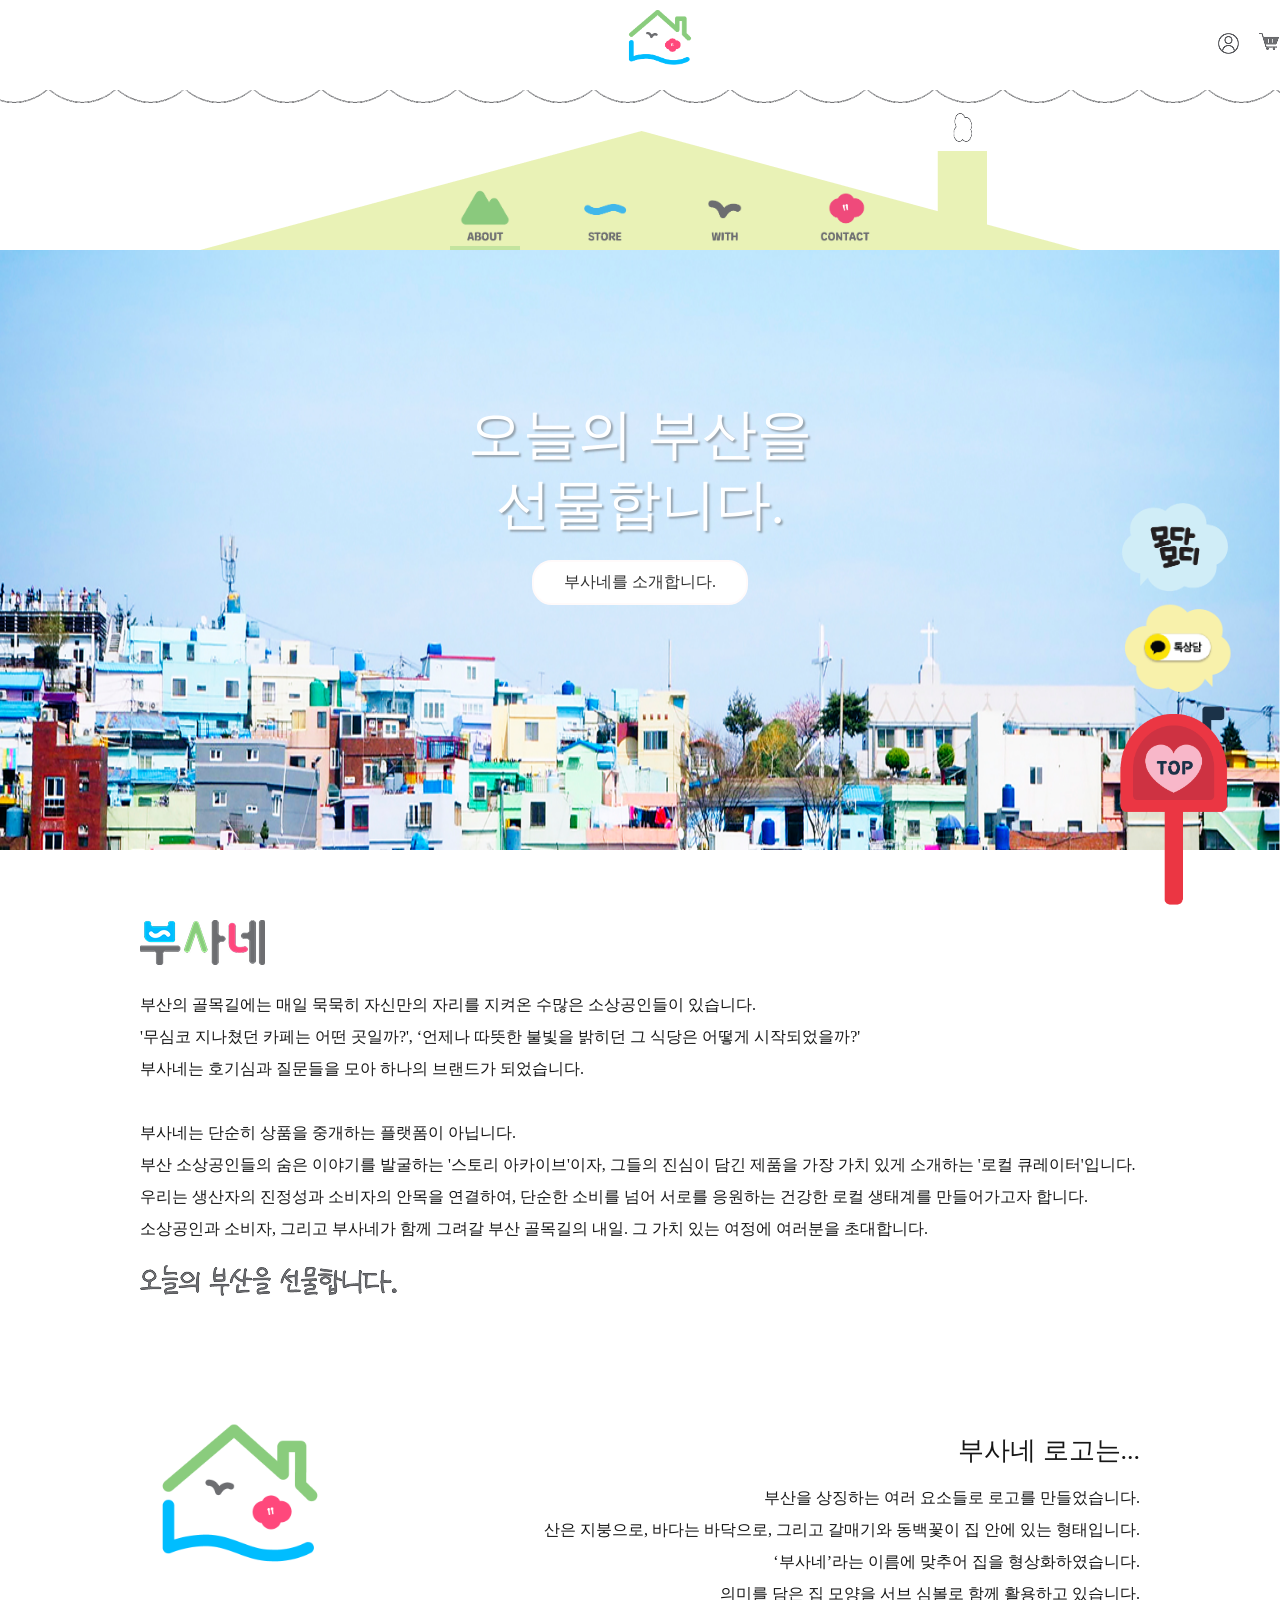
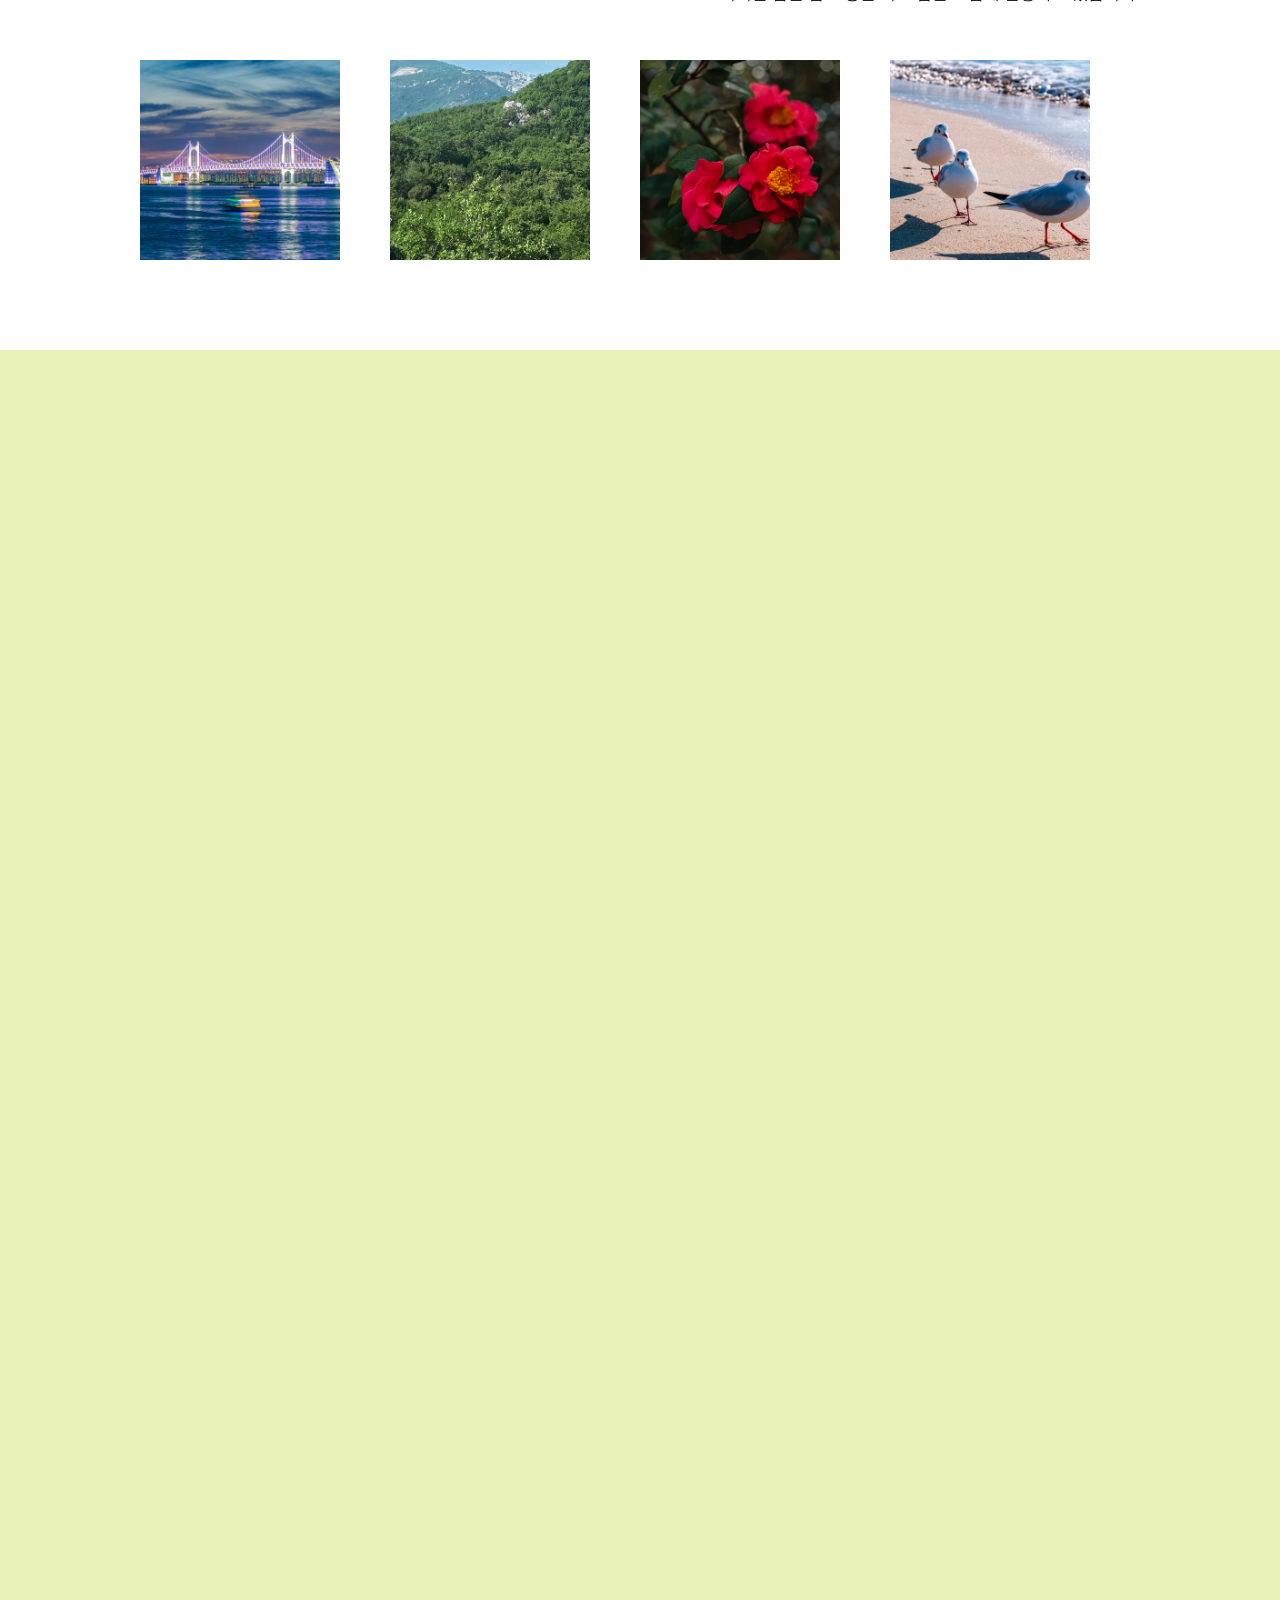
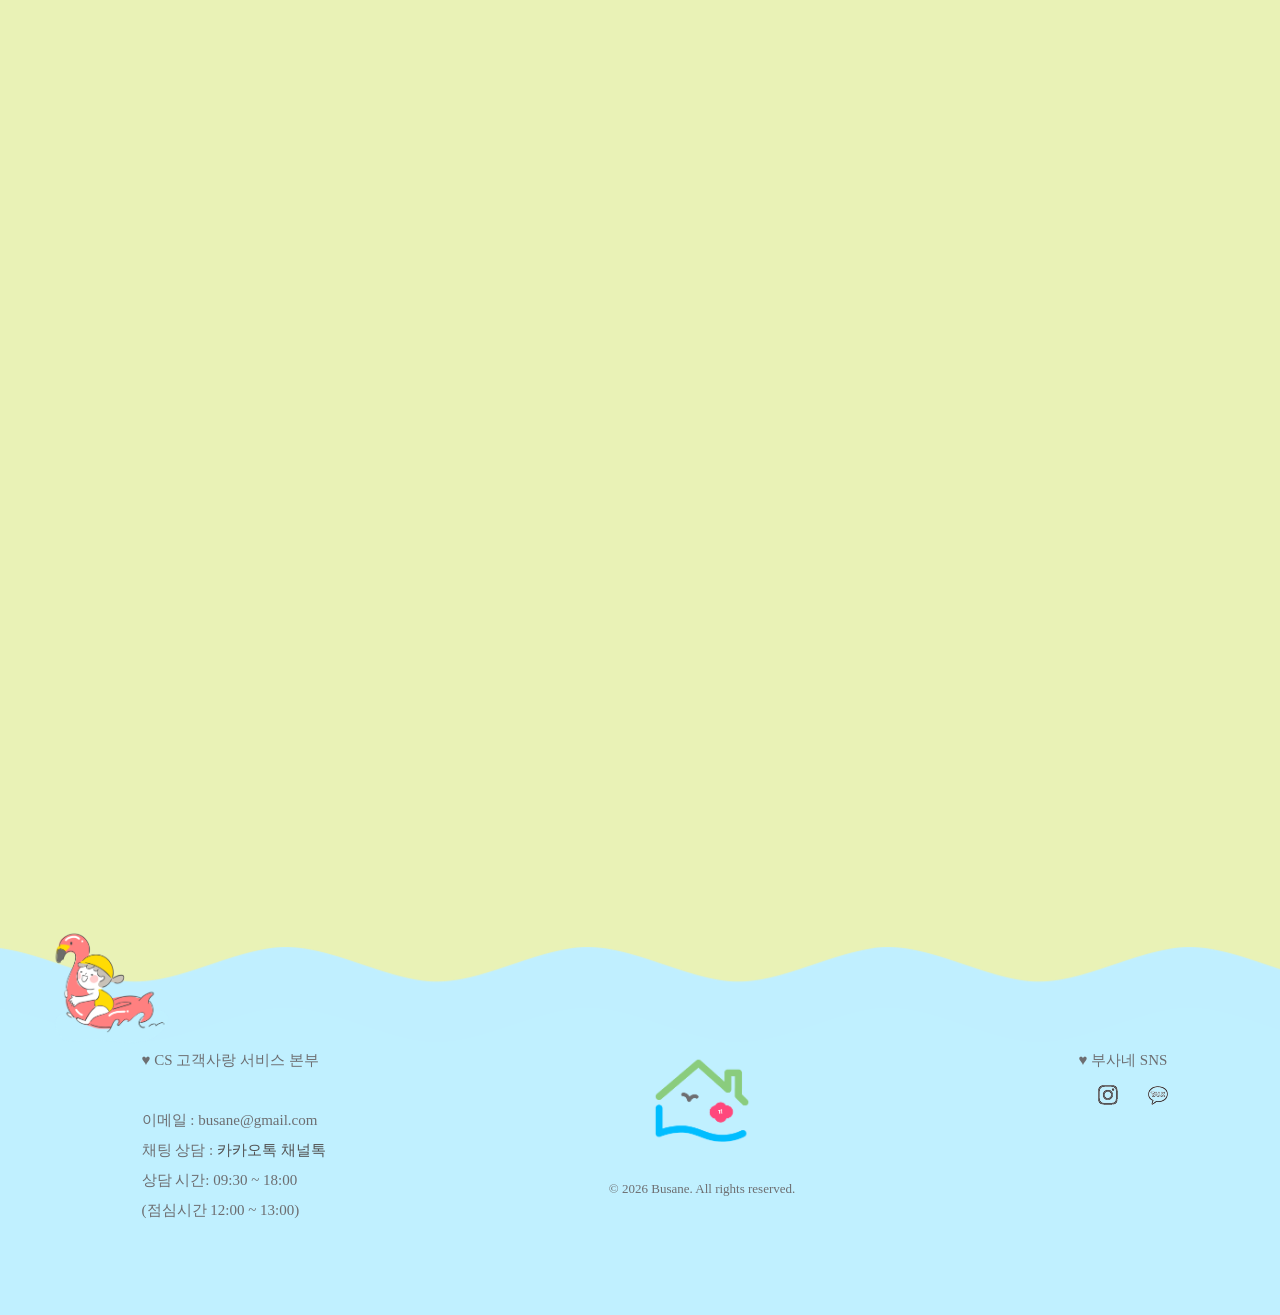
==== commit b4d94306: "Add files via upload" ====
--- a/sub/about.html
+++ b/sub/about.html
@@ -87,7 +87,7 @@
         </div>
         <div class="t_logo" data-aos="fade-up" data-aos-anchor-placement="bottom-bottom">
             <div class="flex">
-                <img class="f_1" src="../img/header+gnb/logo.png" alt="flex">
+                <a href="javascript:return false"><img class="f_1" src="../img/header+gnb/logo.png" alt="flex"></a>
                 <div class="logo_text">
                     <p class="logo_tle">부사네 로고는...</p>
                     <p>
@@ -102,19 +102,19 @@
         <div>
             <ul class="text_photo">
                 <li data-aos="fade-down" data-aos-delay="0" data-aos-duration="900">
-                    <a href="#"><img src="../img/about/text_1.png" alt=""></a>
+                    <a href="javascript:return false;"><img src="../img/about/text_1.png" alt=""></a>
                     <img class="hover_img" src="../img/about/바다.png" alt="">
                 </li>
                 <li data-aos="fade-down" data-aos-delay="200" data-aos-duration="900">
-                    <a href="#"><img src="../img/about/text_2.png" alt=""></a>
+                    <a href="javascript:return false;"><img src="../img/about/text_2.png" alt=""></a>
                     <img class="hover_img" src="../img/about/산.png" alt="">
                 </li>
                 <li data-aos="fade-down" data-aos-delay="400" data-aos-duration="900">
-                    <a href="#"><img src="../img/about/text_3.png" alt=""></a>
+                    <a href="javascript:return false;"><img src="../img/about/text_3.png" alt=""></a>
                     <img class="hover_img" src="../img/about/동백.png" alt="">
                 </li>
                 <li data-aos="fade-down" data-aos-delay="600" data-aos-duration="900">
-                    <a href="#"><img src="../img/about/text_4.png" alt=""></a>
+                    <a href="javascript:return false;"><img src="../img/about/text_4.png" alt=""></a>
                     <img class="hover_img" src="../img/about/갈매기.png" alt="">
                 </li>
             </ul>
@@ -180,20 +180,20 @@
                 <a href="./with.html"><img class="house" src="../img/header+gnb/house-hover.png" alt="house"></a>
             </div>
             <ul class="count">
-                <li><a href="#">
+                <li><a href="javascript:return false;">
                         <p class="count_t">부사네와 함께 협업하는 <br>부산의 소상공인들</p>
                         <p class="count_num_big">
                             <span class="count_num" data-target="55">0</span>명
                         </p>
                     </a></li>
-                <li><a href="#">
+                <li><a href="javascript:return false;">
                         <p class="count_t">
                             지금까지 <br>누적 판매 제품 수</p>
                         <p class="count_num_big">
                             <span class="count_num" data-target="730">0</span>+
                         </p>
                     </a></li>
-                <li><a href="#">
+                <li><a href="javascript:return false;">
                         <p class="count_t">오프라인 행사 '모다모디' <br>신청 소상공인</p>
                         <p class="count_num_big">
                             <span class="count_num" data-target="108">0</span>명
@@ -370,13 +370,13 @@
                             <p>© 2026 Busane. All rights reserved.</p>
                         </li>
                         <li class="sns">
-                            <p class="sns_t">♥ 부사네 SNS</p>
-                            <ul class="snsi">
-                                <li> <a href="#"><img src="../img/header+gnb/sns_insta.png" alt="sns"></a></li>
-                                <li><a href="http://pf.kakao.com/_xlfCsX/chat" target="_blank"><img
-                                            src="../img/header+gnb/sns_ka.png" alt="sns"></a></li>
-                            </ul>
-                        </li>
+                        <p class="sns_t">♥ 부사네 SNS</p>
+                        <ul class="snsi">
+                            <li> <a href="https://www.instagram.com/busane.offical/" target="_blank"><img src="../img/header+gnb/sns_insta.png" alt="sns"></a></li>
+                            <li><a href="http://pf.kakao.com/_xlfCsX/chat" target="_blank"><img
+                                        src="../img/header+gnb/sns_ka.png" alt="sns"></a></li>
+                        </ul>
+                    </li>
                     </ul>
 
                 </div>
--- a/css/about.css
+++ b/css/about.css
@@ -987,6 +987,10 @@
 .kakaotalk {
     color: #505050;
 }
+.kakaotalk_hover:hover{
+    background-color: rgba(255, 255, 0, 0.349);
+    font-weight: bold;
+}
 
 
 /* footer 로고 호버하였을 때 */
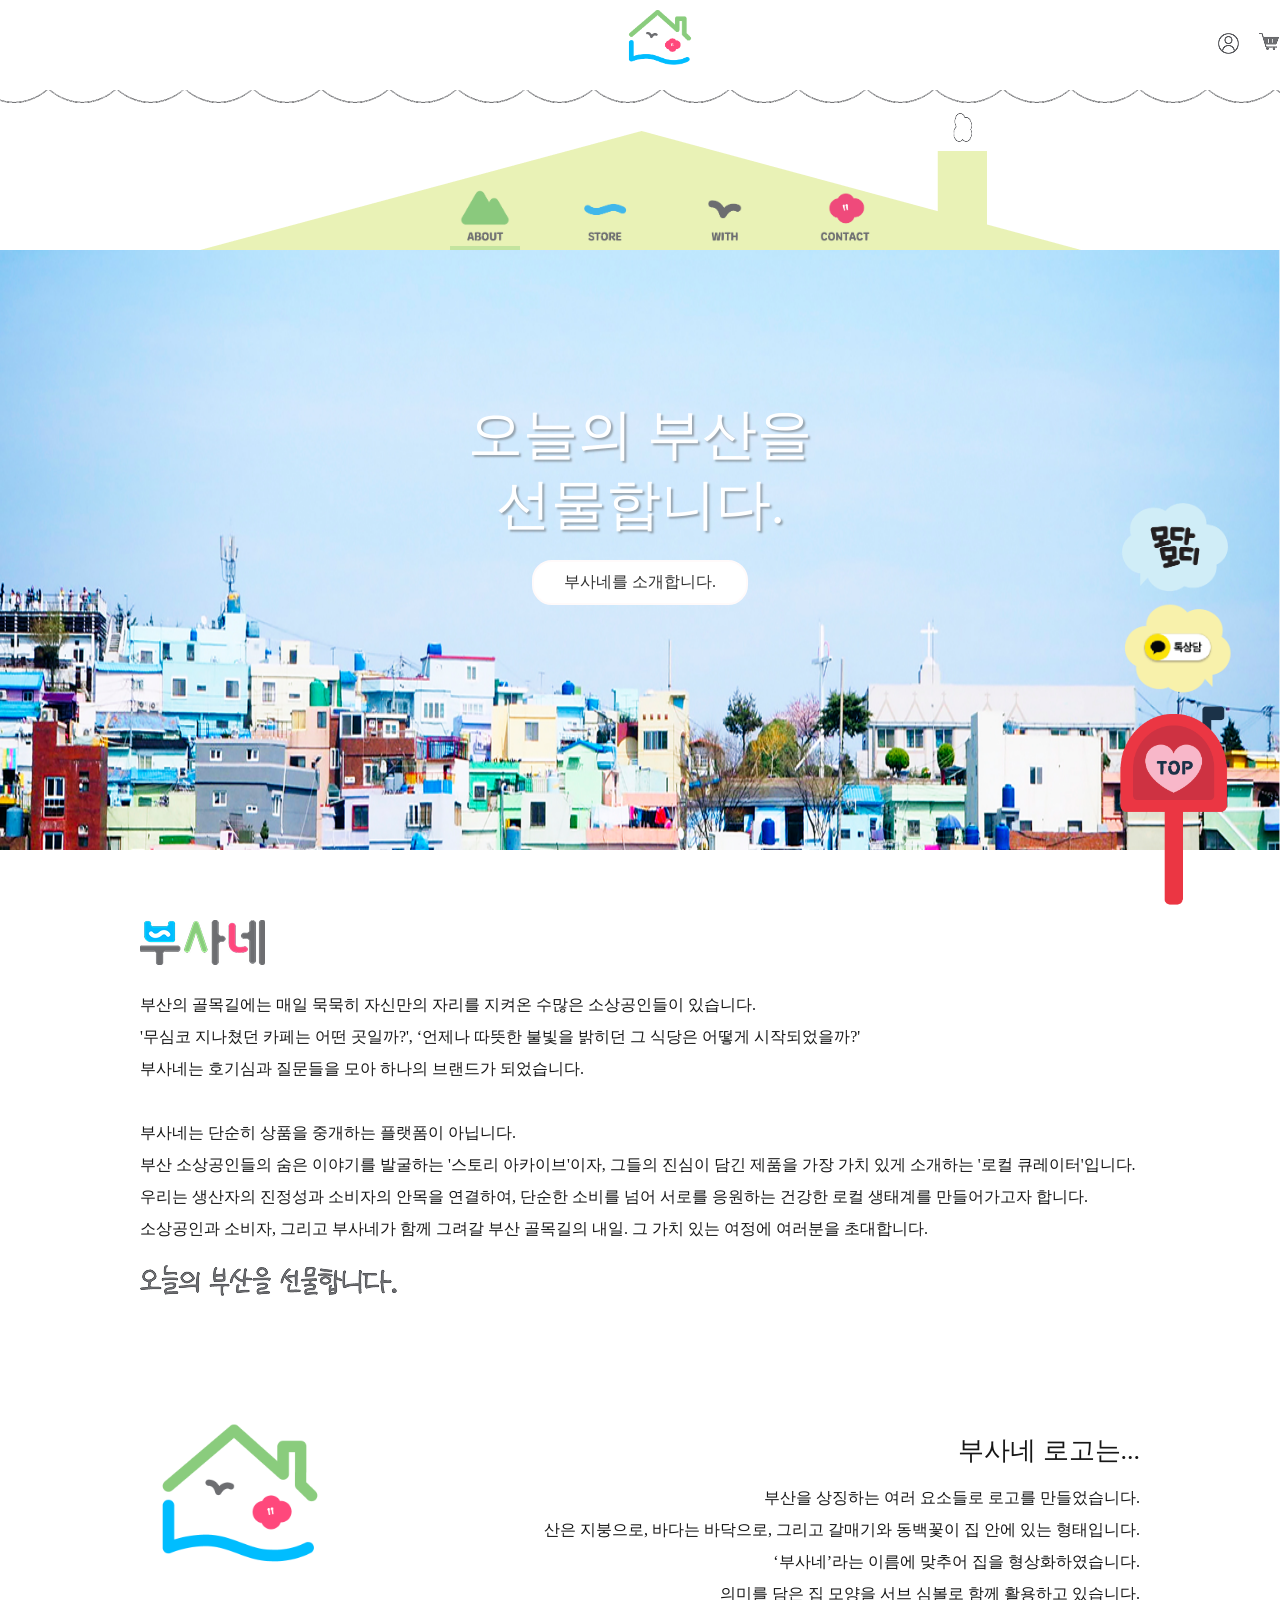
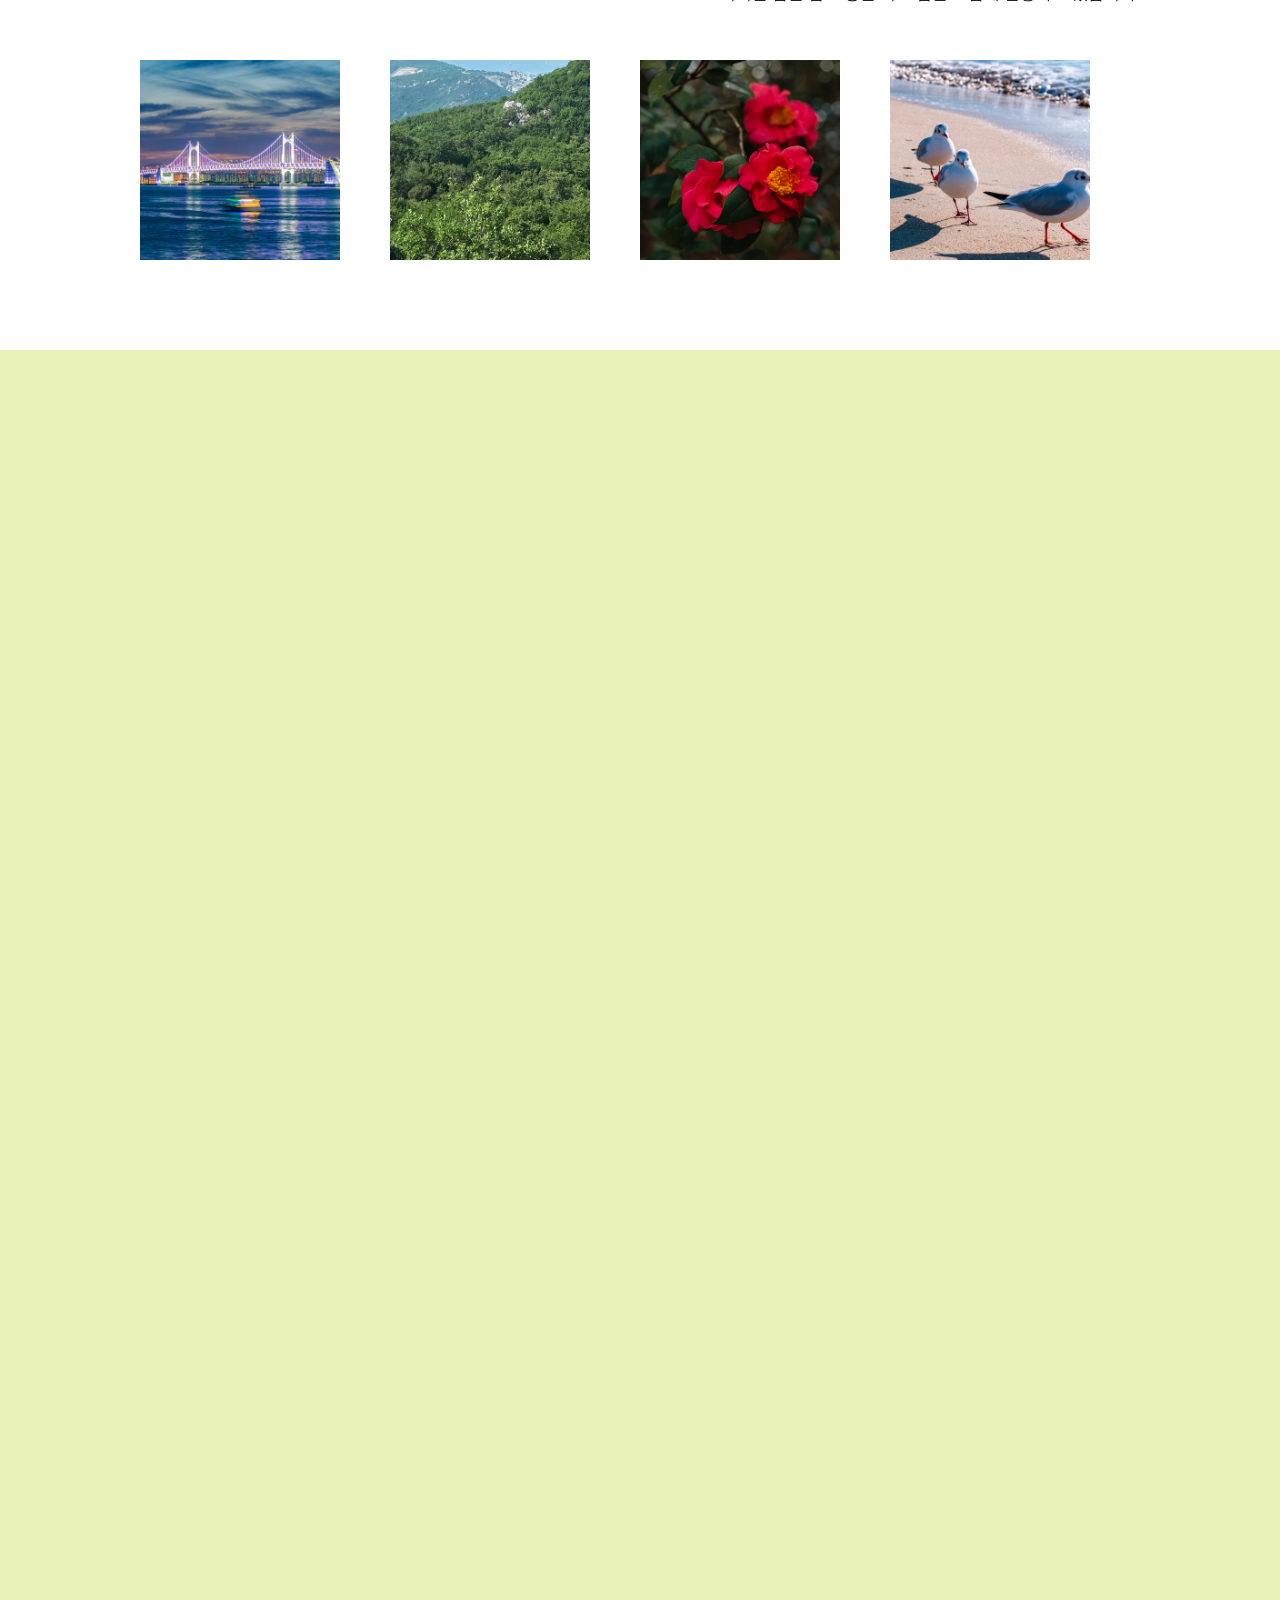
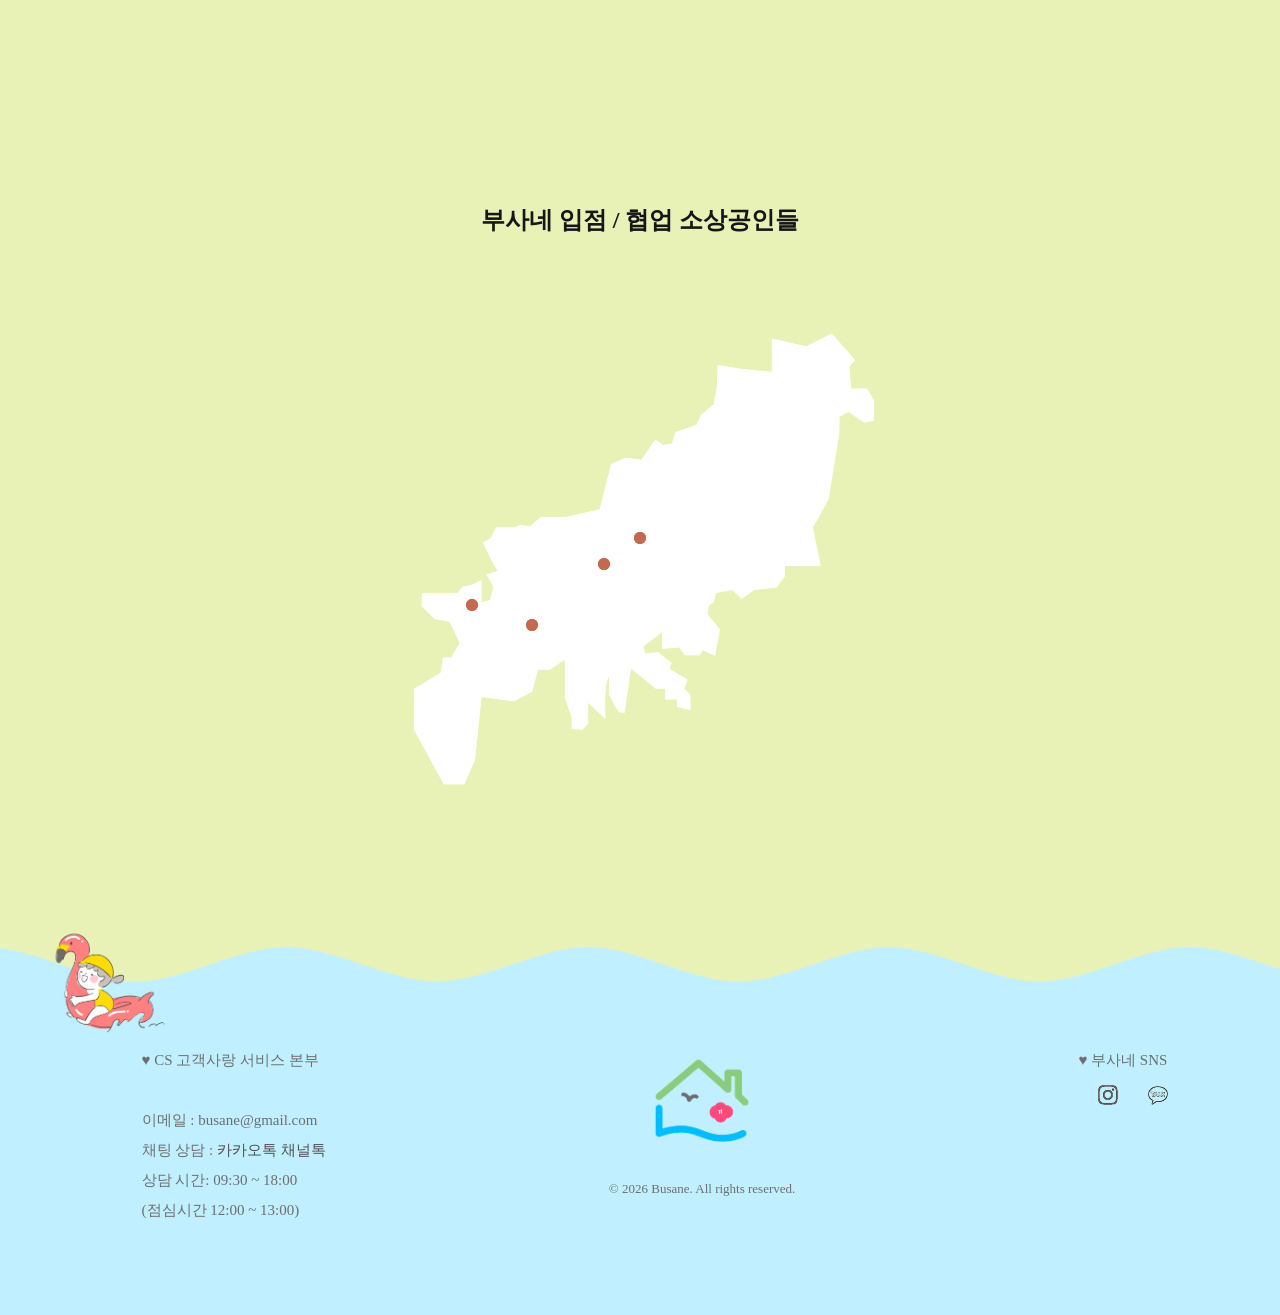
==== commit 42d08fe3: "Add files via upload" ====
--- a/sub/about.html
+++ b/sub/about.html
@@ -177,7 +177,7 @@
             <h2>부산의 소상공인들과 함께 성장하고 있습니다.</h2>
             <div class="up_1">
                 <p>브랜드 전체 보기</p>
-                <a href="./with.html"><img class="house" src="../img/header+gnb/house-hover.png" alt="house"></a>
+                <a href="./with.html" target="_blank"><img class="house" src="../img/header+gnb/house-hover.png" alt="house"></a>
             </div>
             <ul class="count">
                 <li><a href="javascript:return false;">
